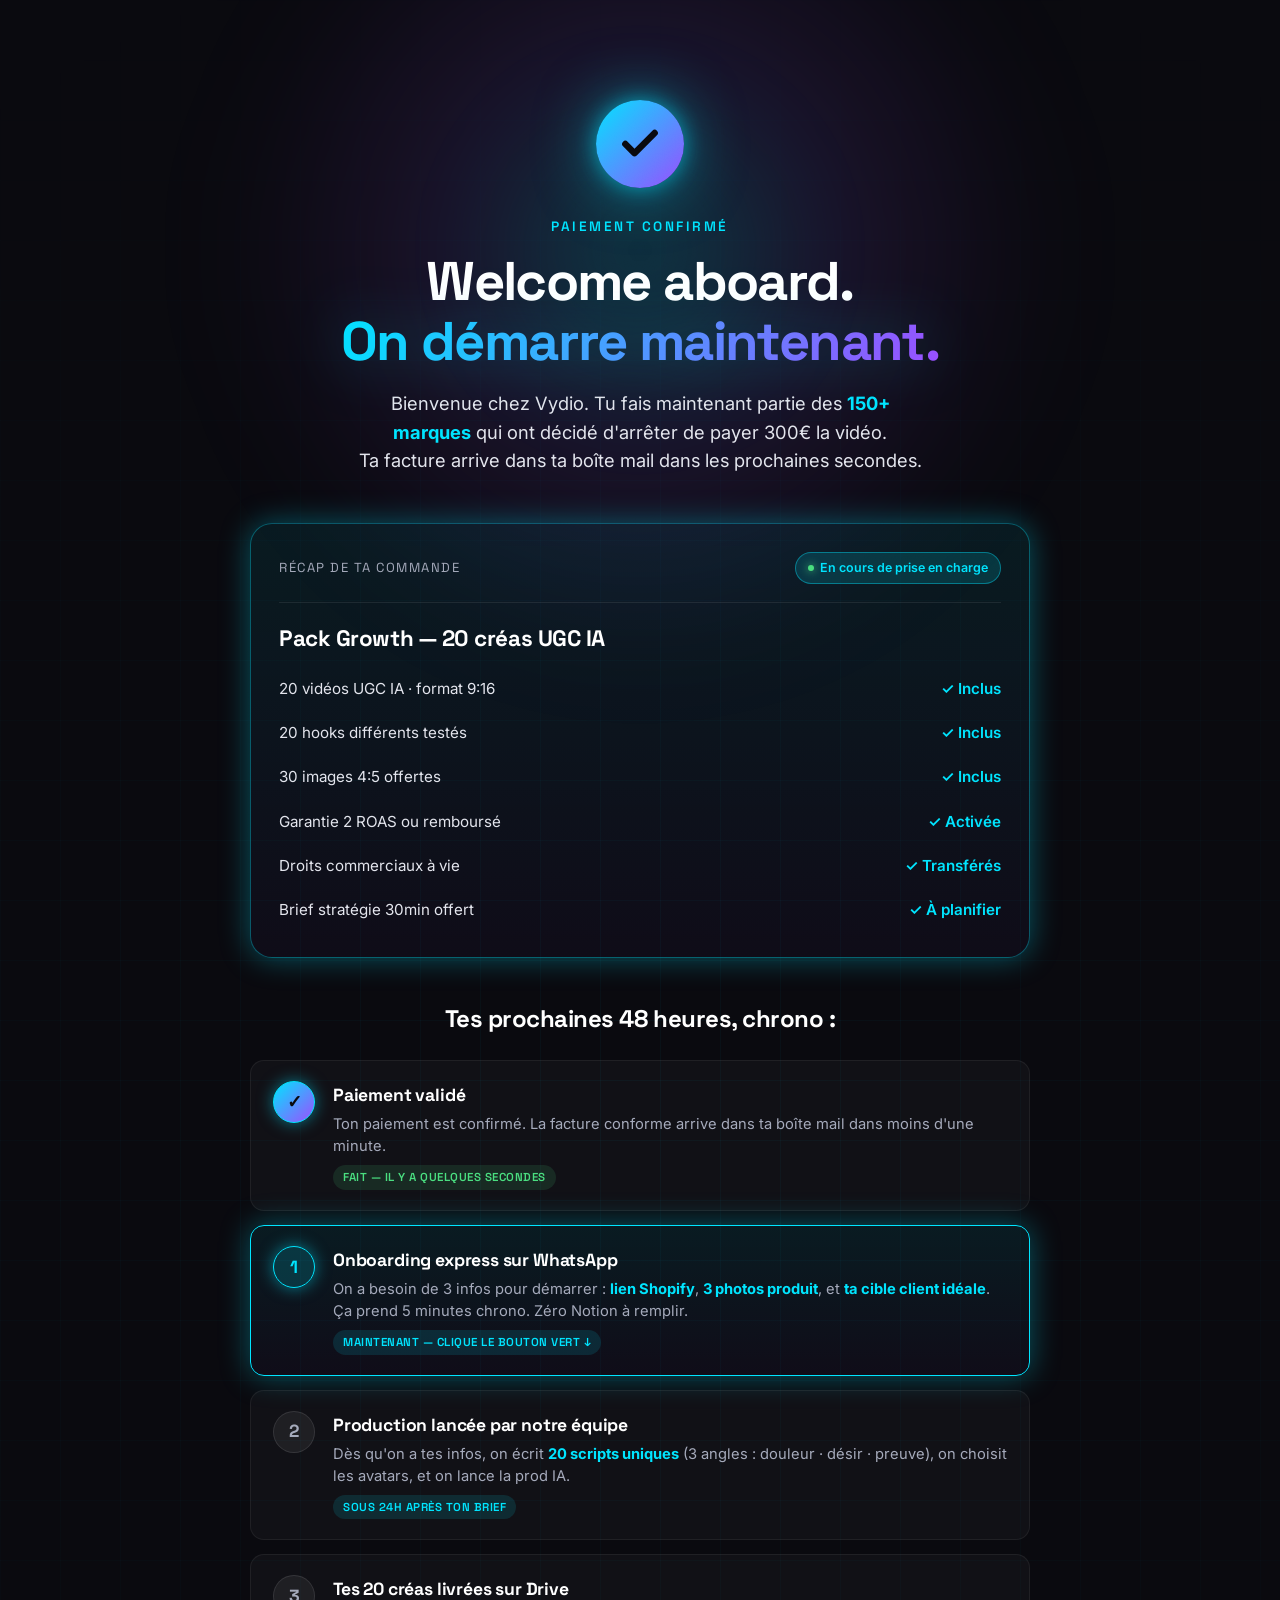
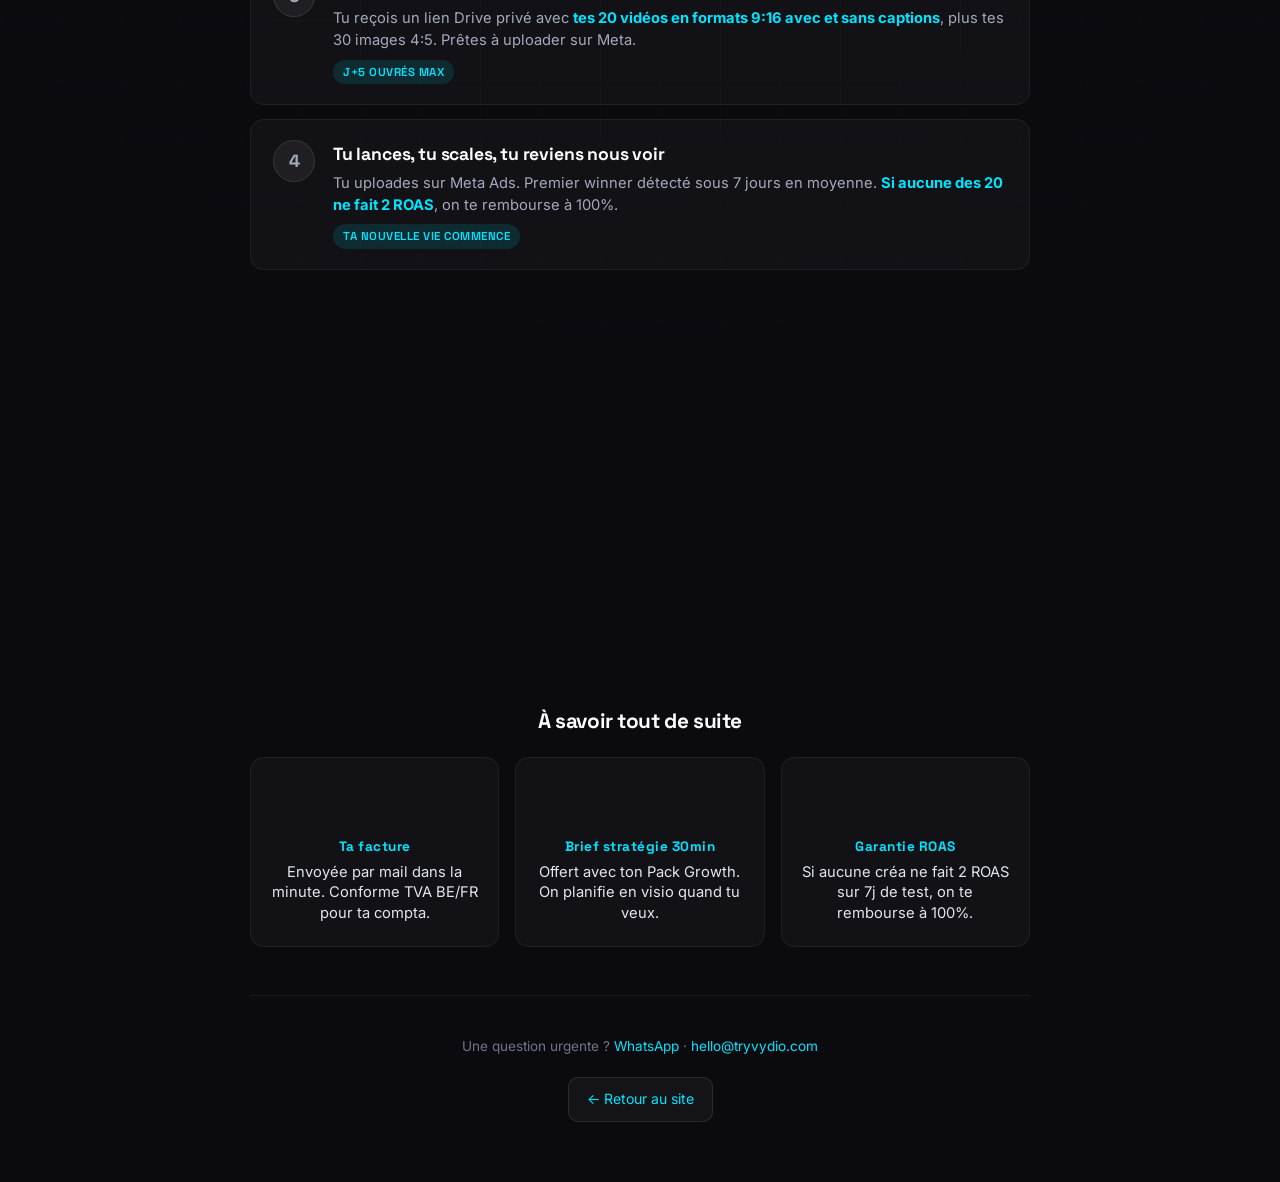
==== merci.html @ 52bbb0da "Ajout page de remerciement (merci.html) — onboarding post-paiement" ====
<!DOCTYPE html>
<html lang="fr">
<head>
  <meta charset="UTF-8" />
  <meta name="viewport" content="width=device-width, initial-scale=1.0" />
  <title>Bienvenue chez Vydio — On démarre ta production maintenant</title>
  <meta name="description" content="Ta commande est confirmée. Tes 20 créas UGC IA sont en production. Réponds à 3 questions sur WhatsApp et c'est parti." />
  <meta name="robots" content="noindex, nofollow" />
  <link rel="preconnect" href="https://fonts.googleapis.com">
  <link rel="preconnect" href="https://fonts.gstatic.com" crossorigin>
  <link href="https://fonts.googleapis.com/css2?family=Space+Grotesk:wght@500;600;700&family=Inter:wght@400;500;600;700;800&display=swap" rel="stylesheet">
  <link rel="stylesheet" href="styles.css" />
  <style>
    /* Styles spécifiques à la page de remerciement */
    .ty-page {
      min-height: 100vh;
      display: flex;
      flex-direction: column;
      padding: 100px 20px 60px;
      position: relative;
      overflow: hidden;
    }
    .ty-confetti {
      position: absolute;
      inset: 0;
      pointer-events: none;
      z-index: 0;
    }
    .ty-confetti::before {
      content: '';
      position: absolute;
      top: -200px;
      left: 50%;
      transform: translateX(-50%);
      width: 900px;
      height: 900px;
      background: radial-gradient(circle, rgba(0, 229, 255, 0.25) 0%, rgba(157, 78, 255, 0.12) 30%, transparent 65%);
      filter: blur(60px);
    }
    .ty-confetti::after {
      content: '';
      position: absolute;
      inset: 0;
      background-image:
        linear-gradient(rgba(0, 229, 255, 0.04) 1px, transparent 1px),
        linear-gradient(90deg, rgba(0, 229, 255, 0.04) 1px, transparent 1px);
      background-size: 60px 60px;
      mask-image: radial-gradient(circle at 50% 40%, black 0%, transparent 70%);
      -webkit-mask-image: radial-gradient(circle at 50% 40%, black 0%, transparent 70%);
    }
    .ty-container {
      position: relative;
      z-index: 1;
      max-width: 780px;
      margin: 0 auto;
      width: 100%;
    }
    .ty-check {
      width: 88px;
      height: 88px;
      margin: 0 auto 28px;
      display: flex;
      align-items: center;
      justify-content: center;
      background: linear-gradient(135deg, var(--cyan), var(--violet));
      border-radius: 50%;
      box-shadow: 0 0 60px rgba(0, 229, 255, 0.5), 0 0 20px var(--cyan-glow);
      animation: ty-pop 0.6s cubic-bezier(0.18, 0.89, 0.32, 1.28) both;
    }
    @keyframes ty-pop {
      0% { transform: scale(0); opacity: 0; }
      100% { transform: scale(1); opacity: 1; }
    }
    .ty-check svg {
      width: 44px;
      height: 44px;
      color: var(--bg);
      stroke-width: 3.5;
    }
    .ty-kicker {
      display: block;
      text-align: center;
      font-family: 'Space Grotesk', sans-serif;
      font-size: 0.85rem;
      text-transform: uppercase;
      letter-spacing: 2.5px;
      color: var(--cyan);
      margin-bottom: 14px;
      font-weight: 600;
    }
    .ty-title {
      font-family: 'Space Grotesk', sans-serif;
      font-size: clamp(2.2rem, 5vw, 3.4rem);
      font-weight: 700;
      letter-spacing: -0.03em;
      line-height: 1.1;
      text-align: center;
      margin-bottom: 18px;
    }
    .ty-title .grad {
      background: var(--grad-text-bold);
      -webkit-background-clip: text;
      background-clip: text;
      color: transparent;
      filter: drop-shadow(0 0 30px rgba(0, 229, 255, 0.3));
    }
    .ty-subtitle {
      text-align: center;
      color: var(--gray-100);
      font-size: 1.15rem;
      line-height: 1.55;
      max-width: 580px;
      margin: 0 auto 48px;
    }
    .ty-subtitle b { color: var(--cyan); }

    /* Carte récap de commande */
    .ty-order {
      background: linear-gradient(180deg, rgba(0, 229, 255, 0.08), rgba(157, 78, 255, 0.04));
      border: 1px solid rgba(0, 229, 255, 0.35);
      border-radius: var(--radius-lg);
      padding: 28px;
      margin-bottom: 48px;
      box-shadow: var(--shadow-glow);
    }
    .ty-order__head {
      display: flex;
      align-items: center;
      justify-content: space-between;
      margin-bottom: 18px;
      padding-bottom: 18px;
      border-bottom: 1px solid rgba(255, 255, 255, 0.08);
    }
    .ty-order__label {
      font-family: 'Space Grotesk', sans-serif;
      font-size: 0.82rem;
      color: var(--gray-300);
      text-transform: uppercase;
      letter-spacing: 1.5px;
    }
    .ty-order__badge {
      font-size: 0.78rem;
      padding: 5px 12px;
      background: rgba(0, 229, 255, 0.15);
      color: var(--cyan);
      border: 1px solid rgba(0, 229, 255, 0.4);
      border-radius: 999px;
      font-weight: 600;
      display: inline-flex;
      align-items: center;
      gap: 6px;
    }
    .ty-order__badge::before {
      content: '';
      width: 6px;
      height: 6px;
      background: #4ade80;
      border-radius: 50%;
      box-shadow: 0 0 8px #4ade80;
      animation: wa-online-pulse 2s ease-in-out infinite;
    }
    .ty-order__name {
      font-family: 'Space Grotesk', sans-serif;
      font-size: 1.4rem;
      font-weight: 700;
      letter-spacing: -0.02em;
      margin-bottom: 14px;
    }
    .ty-order__rows {
      display: flex;
      flex-direction: column;
      gap: 8px;
    }
    .ty-order__row {
      display: flex;
      justify-content: space-between;
      align-items: center;
      font-size: 0.95rem;
      color: var(--gray-100);
      padding: 6px 0;
    }
    .ty-order__row span:last-child {
      color: var(--cyan);
      font-weight: 600;
    }

    /* Bloc steps */
    .ty-steps {
      margin-bottom: 48px;
    }
    .ty-steps__title {
      text-align: center;
      font-family: 'Space Grotesk', sans-serif;
      font-size: 1.5rem;
      font-weight: 700;
      letter-spacing: -0.02em;
      margin-bottom: 28px;
    }
    .ty-step {
      display: flex;
      align-items: flex-start;
      gap: 18px;
      padding: 20px 22px;
      background: rgba(255, 255, 255, 0.03);
      border: 1px solid rgba(255, 255, 255, 0.06);
      border-radius: var(--radius-md);
      margin-bottom: 14px;
      transition: all 0.3s;
    }
    .ty-step:hover {
      border-color: rgba(0, 229, 255, 0.3);
      background: rgba(0, 229, 255, 0.03);
    }
    .ty-step--active {
      border-color: var(--cyan);
      background: linear-gradient(180deg, rgba(0, 229, 255, 0.08), rgba(157, 78, 255, 0.04));
      box-shadow: var(--shadow-glow);
    }
    .ty-step__num {
      flex-shrink: 0;
      width: 42px;
      height: 42px;
      border-radius: 50%;
      background: rgba(255, 255, 255, 0.06);
      border: 1px solid rgba(255, 255, 255, 0.1);
      display: flex;
      align-items: center;
      justify-content: center;
      font-family: 'Space Grotesk', sans-serif;
      font-weight: 700;
      font-size: 1.1rem;
      color: var(--gray-300);
    }
    .ty-step--done .ty-step__num {
      background: linear-gradient(135deg, var(--cyan), var(--violet));
      color: var(--bg);
      border-color: var(--cyan);
      box-shadow: 0 0 16px var(--cyan-glow);
    }
    .ty-step--active .ty-step__num {
      background: rgba(0, 229, 255, 0.15);
      color: var(--cyan);
      border-color: var(--cyan);
      box-shadow: 0 0 16px var(--cyan-glow);
    }
    .ty-step__body {
      flex-grow: 1;
    }
    .ty-step__title {
      font-family: 'Space Grotesk', sans-serif;
      font-weight: 700;
      font-size: 1.1rem;
      letter-spacing: -0.01em;
      margin-bottom: 4px;
      color: var(--white);
    }
    .ty-step__desc {
      font-size: 0.92rem;
      color: var(--gray-300);
      line-height: 1.5;
    }
    .ty-step__desc b { color: var(--cyan); }
    .ty-step__tag {
      display: inline-block;
      font-size: 0.72rem;
      padding: 3px 10px;
      background: rgba(0, 229, 255, 0.12);
      color: var(--cyan);
      border-radius: 999px;
      margin-top: 8px;
      font-weight: 600;
      font-family: 'Space Grotesk', sans-serif;
      letter-spacing: 0.5px;
      text-transform: uppercase;
    }
    .ty-step__tag--done {
      background: rgba(74, 222, 128, 0.12);
      color: #4ade80;
    }

    /* CTA principal */
    .ty-cta {
      padding: 36px 30px;
      background: linear-gradient(135deg, rgba(0, 229, 255, 0.1), rgba(157, 78, 255, 0.08));
      border: 1px solid rgba(0, 229, 255, 0.4);
      border-radius: var(--radius-lg);
      text-align: center;
      box-shadow: var(--shadow-glow-strong);
      position: relative;
      overflow: hidden;
      margin-bottom: 48px;
    }
    .ty-cta::before {
      content: '';
      position: absolute;
      top: -50%; left: -50%;
      width: 200%; height: 200%;
      background: radial-gradient(circle, rgba(0, 229, 255, 0.15), transparent 60%);
      z-index: 0;
    }
    .ty-cta > * { position: relative; z-index: 1; }
    .ty-cta h2 {
      font-family: 'Space Grotesk', sans-serif;
      font-size: clamp(1.5rem, 3vw, 2rem);
      font-weight: 700;
      letter-spacing: -0.02em;
      line-height: 1.2;
      margin-bottom: 12px;
    }
    .ty-cta p {
      color: var(--gray-100);
      font-size: 1rem;
      line-height: 1.55;
      margin-bottom: 24px;
      max-width: 480px;
      margin-left: auto;
      margin-right: auto;
    }
    .ty-cta p b { color: var(--cyan); }
    .ty-cta__btn {
      display: inline-flex;
      align-items: center;
      gap: 10px;
      padding: 16px 32px;
      background: linear-gradient(135deg, #25D366, #128C7E);
      color: white;
      font-family: 'Space Grotesk', sans-serif;
      font-weight: 700;
      font-size: 1.05rem;
      border-radius: 12px;
      text-decoration: none;
      box-shadow: 0 8px 24px rgba(37, 211, 102, 0.4);
      transition: transform 0.2s, box-shadow 0.2s;
      letter-spacing: -0.01em;
    }
    .ty-cta__btn:hover {
      transform: translateY(-2px);
      box-shadow: 0 12px 32px rgba(37, 211, 102, 0.55);
    }
    .ty-cta__micro {
      margin-top: 14px;
      font-size: 0.82rem;
      color: var(--gray-500);
    }

    /* Section "à savoir" */
    .ty-info {
      margin-bottom: 48px;
    }
    .ty-info__title {
      text-align: center;
      font-family: 'Space Grotesk', sans-serif;
      font-size: 1.3rem;
      font-weight: 700;
      letter-spacing: -0.02em;
      margin-bottom: 24px;
    }
    .ty-info__grid {
      display: grid;
      grid-template-columns: repeat(3, 1fr);
      gap: 16px;
    }
    .ty-info__card {
      padding: 22px 20px;
      background: rgba(255, 255, 255, 0.03);
      border: 1px solid rgba(255, 255, 255, 0.06);
      border-radius: var(--radius-md);
      text-align: center;
      transition: all 0.3s;
    }
    .ty-info__card:hover {
      border-color: rgba(0, 229, 255, 0.3);
      transform: translateY(-3px);
    }
    .ty-info__icon {
      font-size: 1.8rem;
      margin-bottom: 10px;
      display: inline-block;
      filter: drop-shadow(0 0 10px var(--cyan-glow));
    }
    .ty-info__label {
      font-family: 'Space Grotesk', sans-serif;
      font-size: 0.85rem;
      font-weight: 700;
      color: var(--cyan);
      letter-spacing: 0.5px;
      margin-bottom: 4px;
    }
    .ty-info__value {
      font-size: 0.92rem;
      color: var(--gray-100);
      line-height: 1.4;
    }

    /* Footer simple */
    .ty-footer {
      text-align: center;
      padding-top: 40px;
      border-top: 1px solid rgba(255, 255, 255, 0.06);
      color: var(--gray-500);
      font-size: 0.85rem;
    }
    .ty-footer a {
      color: var(--cyan);
      text-decoration: none;
    }
    .ty-footer a:hover { text-decoration: underline; }
    .ty-back {
      display: inline-flex;
      align-items: center;
      gap: 6px;
      margin-top: 20px;
      padding: 10px 18px;
      background: rgba(255, 255, 255, 0.04);
      border: 1px solid rgba(255, 255, 255, 0.1);
      color: var(--gray-300);
      border-radius: 10px;
      font-size: 0.88rem;
      text-decoration: none;
      transition: all 0.2s;
    }
    .ty-back:hover {
      border-color: var(--cyan);
      color: var(--cyan);
    }

    @media (max-width: 640px) {
      .ty-page { padding: 70px 18px 50px; }
      .ty-check { width: 72px; height: 72px; }
      .ty-check svg { width: 36px; height: 36px; }
      .ty-order { padding: 22px 20px; }
      .ty-order__head { flex-direction: column; align-items: flex-start; gap: 10px; }
      .ty-step { padding: 16px 18px; gap: 14px; }
      .ty-step__num { width: 36px; height: 36px; font-size: 1rem; }
      .ty-step__title { font-size: 1rem; }
      .ty-cta { padding: 28px 22px; }
      .ty-cta__btn { padding: 14px 24px; font-size: 0.95rem; width: 100%; justify-content: center; }
      .ty-info__grid { grid-template-columns: 1fr; }
    }
  </style>
</head>
<body>
  <div class="ty-page">
    <div class="ty-confetti"></div>

    <div class="ty-container">

      <!-- ====== HEADER : Check + Titre ====== -->
      <div class="ty-check">
        <svg viewBox="0 0 24 24" fill="none" stroke="currentColor" stroke-linecap="round" stroke-linejoin="round">
          <polyline points="20 6 9 17 4 12"></polyline>
        </svg>
      </div>

      <span class="ty-kicker">Paiement confirmé</span>
      <h1 class="ty-title">Welcome aboard.<br><span class="grad">On démarre maintenant.</span></h1>
      <p class="ty-subtitle">
        Bienvenue chez Vydio. Tu fais maintenant partie des <b>150+ marques</b> qui ont décidé d'arrêter de payer 300€ la vidéo.<br>
        Ta facture arrive dans ta boîte mail dans les prochaines secondes.
      </p>

      <!-- ====== RÉCAP DE COMMANDE ====== -->
      <div class="ty-order">
        <div class="ty-order__head">
          <span class="ty-order__label">Récap de ta commande</span>
          <span class="ty-order__badge">En cours de prise en charge</span>
        </div>
        <div class="ty-order__name">Pack Growth — 20 créas UGC IA</div>
        <div class="ty-order__rows">
          <div class="ty-order__row"><span>20 vidéos UGC IA · format 9:16</span><span>✓ Inclus</span></div>
          <div class="ty-order__row"><span>20 hooks différents testés</span><span>✓ Inclus</span></div>
          <div class="ty-order__row"><span>30 images 4:5 offertes</span><span>✓ Inclus</span></div>
          <div class="ty-order__row"><span>Garantie 2 ROAS ou remboursé</span><span>✓ Activée</span></div>
          <div class="ty-order__row"><span>Droits commerciaux à vie</span><span>✓ Transférés</span></div>
          <div class="ty-order__row"><span>Brief stratégie 30min offert</span><span>✓ À planifier</span></div>
        </div>
      </div>

      <!-- ====== ÉTAPES À VENIR ====== -->
      <div class="ty-steps">
        <h2 class="ty-steps__title">Tes prochaines 48 heures, chrono :</h2>

        <div class="ty-step ty-step--done">
          <div class="ty-step__num">✓</div>
          <div class="ty-step__body">
            <div class="ty-step__title">Paiement validé</div>
            <div class="ty-step__desc">Ton paiement est confirmé. La facture conforme arrive dans ta boîte mail dans moins d'une minute.</div>
            <span class="ty-step__tag ty-step__tag--done">Fait — il y a quelques secondes</span>
          </div>
        </div>

        <div class="ty-step ty-step--active">
          <div class="ty-step__num">1</div>
          <div class="ty-step__body">
            <div class="ty-step__title">Onboarding express sur WhatsApp</div>
            <div class="ty-step__desc">On a besoin de 3 infos pour démarrer : <b>lien Shopify</b>, <b>3 photos produit</b>, et <b>ta cible client idéale</b>. <br>Ça prend 5 minutes chrono. Zéro Notion à remplir.</div>
            <span class="ty-step__tag">Maintenant — clique le bouton vert ↓</span>
          </div>
        </div>

        <div class="ty-step">
          <div class="ty-step__num">2</div>
          <div class="ty-step__body">
            <div class="ty-step__title">Production lancée par notre équipe</div>
            <div class="ty-step__desc">Dès qu'on a tes infos, on écrit <b>20 scripts uniques</b> (3 angles : douleur · désir · preuve), on choisit les avatars, et on lance la prod IA.</div>
            <span class="ty-step__tag">Sous 24h après ton brief</span>
          </div>
        </div>

        <div class="ty-step">
          <div class="ty-step__num">3</div>
          <div class="ty-step__body">
            <div class="ty-step__title">Tes 20 créas livrées sur Drive</div>
            <div class="ty-step__desc">Tu reçois un lien Drive privé avec <b>tes 20 vidéos en formats 9:16 avec et sans captions</b>, plus tes 30 images 4:5. Prêtes à uploader sur Meta.</div>
            <span class="ty-step__tag">J+5 ouvrés max</span>
          </div>
        </div>

        <div class="ty-step">
          <div class="ty-step__num">4</div>
          <div class="ty-step__body">
            <div class="ty-step__title">Tu lances, tu scales, tu reviens nous voir</div>
            <div class="ty-step__desc">Tu uploades sur Meta Ads. Premier winner détecté sous 7 jours en moyenne. <b>Si aucune des 20 ne fait 2 ROAS</b>, on te rembourse à 100%.</div>
            <span class="ty-step__tag">Ta nouvelle vie commence</span>
          </div>
        </div>
      </div>

      <!-- ====== CTA PRINCIPAL : WHATSAPP ====== -->
      <div class="ty-cta">
        <h2>Étape 1 : envoie-nous ton brief sur WhatsApp</h2>
        <p>
          Plus vite tu nous envoies ton lien Shopify, plus vite tes créas sont en prod.<br>
          On répond <b>à la seconde</b> ⚡
        </p>
        <a href="https://wa.me/32483107116?text=Hey%20!%20Je%20viens%20de%20commander%20le%20Pack%20Growth%20Vydio.%20Je%20suis%20pr%C3%AAt%20%C3%A0%20faire%20le%20brief%20de%205%20min." target="_blank" rel="noopener" class="ty-cta__btn">
          <svg viewBox="0 0 32 32" width="22" height="22" fill="currentColor">
            <path d="M27.42 4.58A15.93 15.93 0 0 0 16.05 0C7.36 0 .28 7.07.28 15.76c0 2.78.73 5.49 2.12 7.88L0 32l8.53-2.24a15.77 15.77 0 0 0 7.52 1.92h.01c8.7 0 15.78-7.07 15.78-15.76 0-4.21-1.64-8.17-4.42-11.34ZM16.06 28.66h-.01a13.13 13.13 0 0 1-6.69-1.83l-.48-.29-4.97 1.3 1.33-4.85-.31-.5a13.1 13.1 0 0 1-2.01-6.99c0-7.24 5.89-13.12 13.13-13.12 3.5 0 6.8 1.36 9.27 3.85a13 13 0 0 1 3.85 9.28c0 7.23-5.89 13.11-13.11 13.11Zm7.18-9.81c-.39-.2-2.32-1.15-2.68-1.27-.36-.13-.62-.2-.88.2-.26.39-1.01 1.27-1.24 1.53-.23.26-.45.29-.84.1-.39-.2-1.66-.61-3.16-1.95-1.17-1.04-1.96-2.32-2.19-2.71-.23-.39-.02-.6.17-.79.17-.17.39-.45.58-.68.2-.23.26-.39.39-.65.13-.26.07-.49-.03-.68-.1-.2-.88-2.12-1.21-2.91-.32-.76-.64-.66-.88-.67-.23-.01-.49-.01-.75-.01s-.68.1-1.04.49c-.36.39-1.37 1.34-1.37 3.27 0 1.92 1.4 3.78 1.6 4.04.2.26 2.76 4.22 6.69 5.92.94.4 1.67.65 2.24.83.94.3 1.79.26 2.46.16.75-.11 2.32-.95 2.65-1.86.33-.91.33-1.69.23-1.86-.1-.16-.36-.26-.75-.46Z"/>
          </svg>
          Démarrer mon brief sur WhatsApp
        </a>
        <p class="ty-cta__micro">⚡ Réponse instantanée en journée · 6j/7 · 9h-22h</p>
      </div>

      <!-- ====== À SAVOIR ====== -->
      <div class="ty-info">
        <h3 class="ty-info__title">À savoir tout de suite</h3>
        <div class="ty-info__grid">
          <div class="ty-info__card">
            <div class="ty-info__icon">📧</div>
            <div class="ty-info__label">Ta facture</div>
            <div class="ty-info__value">Envoyée par mail dans la minute. Conforme TVA BE/FR pour ta compta.</div>
          </div>
          <div class="ty-info__card">
            <div class="ty-info__icon">🗓️</div>
            <div class="ty-info__label">Brief stratégie 30min</div>
            <div class="ty-info__value">Offert avec ton Pack Growth. On planifie en visio quand tu veux.</div>
          </div>
          <div class="ty-info__card">
            <div class="ty-info__icon">🛡️</div>
            <div class="ty-info__label">Garantie ROAS</div>
            <div class="ty-info__value">Si aucune créa ne fait 2 ROAS sur 7j de test, on te rembourse à 100%.</div>
          </div>
        </div>
      </div>

      <!-- ====== FOOTER ====== -->
      <div class="ty-footer">
        <p>Une question urgente ? <a href="https://wa.me/32483107116" target="_blank" rel="noopener">WhatsApp</a> · <a href="mailto:hello@tryvydio.com">hello@tryvydio.com</a></p>
        <a href="index.html" class="ty-back">← Retour au site</a>
      </div>

    </div>
  </div>

  <script>
    // Auto-déclenchement du conversion event Meta Pixel / GA4 (sera activé quand les IDs seront connus)
    // Pour l'instant : juste console.log pour vérifier que la page charge bien
    console.log('Vydio · Page de confirmation chargée — prêt pour tracking conversion');

    // TODO quand tu auras Meta Pixel : fbq('track', 'Purchase', { value: 859.00, currency: 'EUR' });
    // TODO quand tu auras GA4 : gtag('event', 'purchase', { transaction_id: '...', value: 859.00, currency: 'EUR' });
  </script>
</body>
</html>
---- styles.css ----
/* ============================================
   LUMIO — UGC IA Landing
   Direction : Cyber Clean
   Polices : Space Grotesk (titres/logo) + Inter (corps)
   ============================================ */

:root {
  /* Couleurs cyber clean */
  --bg: #0A0A0F;
  --bg-2: #14141C;
  --bg-3: #1A1A24;
  --cyan: #00E5FF;
  --cyan-soft: #7FF3FF;
  --cyan-glow: rgba(0, 229, 255, 0.5);
  --violet: #9D4EFF;
  --violet-glow: rgba(157, 78, 255, 0.4);
  --white: #FFFFFF;
  --gray-100: #E4E6EE;
  --gray-300: #A5AABB;
  --gray-500: #6F7488;
  --gray-700: #3A3D4E;
  --whatsapp: #25d366;
  --whatsapp-dark: #128c7e;

  --grad-accent: linear-gradient(120deg, #00E5FF 0%, #9D4EFF 100%);
  --grad-text: linear-gradient(120deg, #00E5FF 0%, #7FF3FF 100%);
  --grad-text-bold: linear-gradient(120deg, #00E5FF 0%, #9D4EFF 100%);

  --shadow-sm: 0 4px 14px rgba(0, 0, 0, 0.5);
  --shadow-md: 0 14px 40px rgba(0, 0, 0, 0.6);
  --shadow-glow: 0 0 30px rgba(0, 229, 255, 0.35);
  --shadow-glow-strong: 0 0 60px rgba(0, 229, 255, 0.55);
  --shadow-glow-violet: 0 0 30px rgba(157, 78, 255, 0.4);

  --radius-sm: 10px;
  --radius-md: 14px;
  --radius-lg: 22px;

  --container: 1200px;
}

/* ============================================
   RESET & BASE
   ============================================ */
*, *::before, *::after { box-sizing: border-box; }
html { scroll-behavior: smooth; }
body {
  margin: 0;
  font-family: 'Inter', system-ui, sans-serif;
  font-size: 16px;
  line-height: 1.6;
  color: var(--white);
  background: var(--bg);
  overflow-x: hidden;
  -webkit-font-smoothing: antialiased;
  position: relative;
  /* Safe area pour iPhones avec encoche */
  padding-left: env(safe-area-inset-left);
  padding-right: env(safe-area-inset-right);
}

/* Grain léger sur tout le body */
body::before {
  content: '';
  position: fixed;
  inset: 0;
  background-image: url("data:image/svg+xml,%3Csvg xmlns='http://www.w3.org/2000/svg' width='200' height='200'%3E%3Cfilter id='n'%3E%3CfeTurbulence type='fractalNoise' baseFrequency='0.9'/%3E%3CfeColorMatrix values='0 0 0 0 0 0 0 0 0 0 0 0 0 0 0 0 0 0 0.04 0'/%3E%3C/filter%3E%3Crect width='200' height='200' filter='url(%23n)'/%3E%3C/svg%3E");
  pointer-events: none;
  z-index: 2;
  opacity: 0.6;
  mix-blend-mode: overlay;
}

h1, h2, h3, h4 {
  font-family: 'Space Grotesk', sans-serif;
  font-weight: 700;
  line-height: 1.1;
  letter-spacing: -0.02em;
  margin: 0;
  text-wrap: balance;
}
.section-sub, .hero__subtitle, p { text-wrap: pretty; }
p { margin: 0; }
a { color: inherit; text-decoration: none; }
ul { margin: 0; padding: 0; list-style: none; }
img { max-width: 100%; display: block; }

/* ============================================
   COMMON
   ============================================ */
.section-title {
  font-size: clamp(1.85rem, 4.2vw, 3rem);
  text-align: center;
  margin-bottom: 14px;
  letter-spacing: -0.03em;
  line-height: 1.15;
}
.section-sub {
  text-align: center;
  color: var(--gray-300);
  font-size: 1.1rem;
  max-width: 640px;
  margin: 0 auto 56px;
}
.section-sub b { color: var(--white); font-weight: 600; }
.section-head { margin-bottom: 60px; }

/* Kicker (étiquette au-dessus des titres de section) */
.kicker {
  display: inline-block;
  font-family: 'Space Grotesk', sans-serif;
  font-size: 0.78rem;
  text-transform: uppercase;
  letter-spacing: 2.5px;
  color: var(--cyan);
  margin-bottom: 18px;
  font-weight: 600;
  padding: 6px 14px;
  background: rgba(0, 229, 255, 0.08);
  border: 1px solid rgba(0, 229, 255, 0.25);
  border-radius: 999px;
}
.section-head { text-align: center; }

/* Phrase "muted" sous le titre principal — utilise gradient pour rester lisible */
.muted {
  background: linear-gradient(120deg, var(--gray-300) 0%, var(--gray-100) 100%);
  -webkit-background-clip: text;
  background-clip: text;
  color: transparent;
}

/* Logo inline dans le texte */
.logo-inline {
  font-family: 'Space Grotesk', sans-serif;
  font-weight: 700;
  color: var(--white);
  letter-spacing: -0.02em;
  font-style: italic;
  white-space: nowrap;
}
.logo-inline b {
  font-weight: 800;
  color: var(--cyan);
  text-shadow: 0 0 12px var(--cyan-glow);
}

/* ============================================
   AVANT / APRÈS
   ============================================ */
.before-after {
  padding: 110px 24px;
  max-width: 1100px;
  margin: 0 auto;
}
.ba__grid {
  display: grid;
  grid-template-columns: 1fr auto 1fr;
  gap: 24px;
  align-items: stretch;
}
.ba__col {
  padding: 36px 32px;
  background: rgba(255, 255, 255, 0.02);
  border: 1px solid rgba(255, 255, 255, 0.08);
  border-radius: var(--radius-lg);
  transition: all .3s;
}
.ba__col--before {
  opacity: 0.85;
}
.ba__col--before:hover {
  border-color: rgba(255, 100, 100, 0.3);
  opacity: 1;
}
.ba__col--after {
  border-color: var(--cyan);
  background: linear-gradient(180deg, rgba(0, 229, 255, 0.06), rgba(157, 78, 255, 0.03));
  box-shadow: var(--shadow-glow);
}
.ba__col--after:hover {
  box-shadow: var(--shadow-glow-strong);
}
.ba__tag {
  display: inline-block;
  font-family: 'Space Grotesk', sans-serif;
  font-weight: 600;
  font-size: 0.95rem;
  padding: 8px 16px;
  background: rgba(255, 100, 100, 0.1);
  color: #ff6b6b;
  border: 1px solid rgba(255, 100, 100, 0.25);
  border-radius: 999px;
  margin-bottom: 24px;
}
.ba__tag--win {
  background: rgba(0, 229, 255, 0.1);
  color: var(--cyan);
  border-color: rgba(0, 229, 255, 0.3);
}
.ba__tag--win b {
  background: var(--grad-text-bold);
  -webkit-background-clip: text;
  background-clip: text;
  color: transparent;
  font-style: italic;
}
.ba__list li {
  padding: 12px 0;
  border-bottom: 1px solid rgba(255, 255, 255, 0.04);
  color: var(--gray-100);
  font-size: 0.96rem;
}
.ba__list li:last-child { border-bottom: none; }
.ba__list li b { color: var(--white); font-weight: 600; }
.ba__col--after .ba__list li b { color: var(--cyan); }
.ba__arrow {
  align-self: center;
  font-family: 'Space Grotesk', sans-serif;
  font-size: 3rem;
  font-weight: 700;
  background: var(--grad-text-bold);
  -webkit-background-clip: text;
  background-clip: text;
  color: transparent;
  filter: drop-shadow(0 0 16px var(--cyan-glow));
}

/* ============================================
   POUR QUI / PAS POUR QUI
   ============================================ */
.for-who {
  padding: 110px 24px;
  max-width: var(--container);
  margin: 0 auto;
}
.for-who__grid {
  display: grid;
  grid-template-columns: 1fr 1fr;
  gap: 24px;
}
.for-who__col {
  padding: 40px 36px;
  background: rgba(255, 255, 255, 0.02);
  border: 1px solid rgba(255, 255, 255, 0.08);
  border-radius: var(--radius-lg);
}
.for-who__col--yes {
  border-color: rgba(0, 229, 255, 0.25);
  background: linear-gradient(180deg, rgba(0, 229, 255, 0.04), transparent);
}
.kicker--yes {
  background: rgba(0, 229, 255, 0.1);
  color: var(--cyan);
  border-color: rgba(0, 229, 255, 0.3);
}
.kicker--no {
  background: rgba(255, 100, 100, 0.08);
  color: #ff8a8a;
  border: 1px solid rgba(255, 100, 100, 0.25);
}
.for-who__col ul li {
  padding: 12px 0;
  border-bottom: 1px solid rgba(255, 255, 255, 0.04);
  color: var(--gray-100);
  font-size: 0.96rem;
  line-height: 1.5;
}
.for-who__col ul li:last-child { border-bottom: none; }
.for-who__col--yes ul li b { color: var(--cyan); }
.for-who__col--no { opacity: 0.85; }
.for-who__col--no ul li b { color: var(--white); }

/* ============================================
   PROBLEM — block "Why not" amélioré
   ============================================ */

/* ============================================
   BUTTONS
   ============================================ */
.btn {
  display: inline-flex;
  align-items: center;
  justify-content: center;
  gap: 8px;
  padding: 13px 24px;
  border-radius: 12px;
  font-family: 'Space Grotesk', sans-serif;
  font-weight: 600;
  font-size: 0.95rem;
  letter-spacing: -0.01em;
  cursor: pointer;
  border: none;
  transition: transform .2s ease, box-shadow .2s ease, background .2s ease;
  white-space: nowrap;
  position: relative;
}
.btn--primary {
  background: var(--cyan);
  color: var(--bg);
  box-shadow: 0 0 0 0 var(--cyan-glow), var(--shadow-sm);
  font-weight: 700;
}
.btn--primary:hover {
  transform: translateY(-2px);
  box-shadow: var(--shadow-glow-strong), var(--shadow-md);
}
.btn--ghost {
  background: rgba(255, 255, 255, 0.04);
  color: var(--white);
  border: 1px solid rgba(255, 255, 255, 0.12);
  backdrop-filter: blur(8px);
}
.btn--ghost:hover {
  background: rgba(0, 229, 255, 0.08);
  border-color: var(--cyan);
  color: var(--cyan);
}
.btn--whatsapp {
  background: linear-gradient(135deg, var(--whatsapp), var(--whatsapp-dark));
  color: white;
}
.btn--whatsapp:hover { transform: translateY(-2px); }
.btn--lg { padding: 16px 32px; font-size: 1rem; }
.btn--sm { padding: 8px 14px; font-size: 0.85rem; }
.btn--block { width: 100%; }
.btn--xl {
  padding: 18px 30px;
  font-size: 1.05rem;
  font-weight: 700;
  letter-spacing: -0.01em;
}

/* ============================================
   NAVBAR
   ============================================ */
.nav {
  position: fixed;
  top: 0; left: 0; right: 0;
  z-index: 100;
  background: rgba(10, 10, 15, 0.7);
  backdrop-filter: blur(20px);
  -webkit-backdrop-filter: blur(20px);
  border-bottom: 1px solid rgba(255, 255, 255, 0.06);
}
.nav__inner {
  max-width: var(--container);
  margin: 0 auto;
  padding: 16px 24px;
  display: flex;
  align-items: center;
  gap: 32px;
}
/* ============================================
   LOGO — "Vydio"
   ============================================ */
.nav__logo {
  font-family: 'Space Grotesk', sans-serif;
  font-weight: 700;
  font-size: 1.6rem;
  line-height: 1;
  letter-spacing: -0.04em;
  display: inline-flex;
  align-items: center;
  gap: 4px;
  color: var(--white);
  transition: filter .3s;
}
.nav__logo:hover {
  filter: drop-shadow(0 0 16px var(--cyan-glow));
}
.nav__logo .logo-name {
  font-weight: 800;
  background: linear-gradient(120deg, var(--white) 0%, var(--cyan-soft) 60%, var(--cyan) 100%);
  -webkit-background-clip: text;
  background-clip: text;
  color: transparent;
  letter-spacing: -0.04em;
  position: relative;
}
.nav__logo .logo-name::before {
  content: '';
  position: absolute;
  inset: -6px -3px;
  background: radial-gradient(ellipse, var(--cyan-glow) 0%, transparent 70%);
  filter: blur(10px);
  z-index: -1;
  opacity: 0.5;
}
.nav__logo .logo-dot {
  display: inline-block;
  width: 6px;
  height: 6px;
  background: var(--cyan);
  border-radius: 50%;
  box-shadow: 0 0 10px var(--cyan), 0 0 22px var(--cyan-glow);
  margin-left: 4px;
  margin-bottom: 2px;
  animation: pulse-glow-dot 2.6s ease-in-out infinite;
}
@keyframes pulse-glow-dot {
  0%, 100% { box-shadow: 0 0 6px var(--cyan), 0 0 14px var(--cyan-glow); }
  50% { box-shadow: 0 0 14px var(--cyan), 0 0 28px var(--cyan-glow); }
}

/* Variante footer (un peu plus grande) */
.footer__brand .nav__logo {
  font-size: 1.9rem;
}

/* Variante plus grande dans le footer */
.footer__brand .nav__logo {
  font-size: 1.5rem;
}
.nav__links {
  display: flex;
  gap: 28px;
  margin-left: auto;
}
.nav__links a {
  font-family: 'Inter', sans-serif;
  font-weight: 500;
  font-size: 0.93rem;
  color: var(--gray-300);
  transition: color .2s;
}
.nav__links a:hover { color: var(--cyan); }
.nav__cta { display: flex; gap: 12px; }
.nav__burger {
  display: none;
  background: none;
  border: none;
  cursor: pointer;
  padding: 8px;
}
.nav__burger span {
  display: block;
  width: 24px;
  height: 2px;
  background: white;
  margin: 5px 0;
  transition: .2s;
}

/* ============================================
   HERO
   ============================================ */
.hero {
  position: relative;
  padding: 150px 24px 100px;
  overflow: hidden;
}
.hero__bg-glow {
  position: absolute;
  top: -150px;
  left: 50%;
  transform: translateX(-50%);
  width: 900px;
  height: 900px;
  background: radial-gradient(circle, rgba(0, 229, 255, 0.25) 0%, rgba(157, 78, 255, 0.12) 30%, transparent 65%);
  filter: blur(60px);
  pointer-events: none;
  z-index: 0;
}
.hero::after {
  content: '';
  position: absolute;
  inset: 0;
  background-image:
    linear-gradient(rgba(0, 229, 255, 0.04) 1px, transparent 1px),
    linear-gradient(90deg, rgba(0, 229, 255, 0.04) 1px, transparent 1px);
  background-size: 60px 60px;
  mask-image: radial-gradient(circle at 50% 40%, black 0%, transparent 70%);
  -webkit-mask-image: radial-gradient(circle at 50% 40%, black 0%, transparent 70%);
  pointer-events: none;
  z-index: 0;
}
.hero__inner {
  position: relative;
  z-index: 1;
  max-width: var(--container);
  margin: 0 auto;
  display: grid;
  grid-template-columns: 1.1fr 1fr;
  grid-template-rows: auto;
  grid-template-areas:
    "badge right"
    "head  right"
    "body  right";
  column-gap: 60px;
  row-gap: 0;
  align-items: center;
}
.hero__badge { grid-area: badge; align-self: end; }
.hero__head  { grid-area: head; }
.hero__body  { grid-area: body; }
.hero__right { grid-area: right; align-self: center; }

/* Espacements desktop */
.hero__badge { margin-bottom: 18px; }
.hero__head  { margin-bottom: 28px; }
.trust-badge {
  display: inline-flex;
  align-items: center;
  gap: 10px;
  padding: 8px 16px;
  background: rgba(0, 229, 255, 0.06);
  border: 1px solid rgba(0, 229, 255, 0.25);
  border-radius: 999px;
  font-size: 0.88rem;
  margin-bottom: 28px;
  backdrop-filter: blur(8px);
}
.stars { color: var(--cyan); letter-spacing: 1px; }
.hero__title {
  font-size: clamp(2.5rem, 5.5vw, 5rem);
  font-weight: 700;
  margin-bottom: 26px;
  letter-spacing: -0.03em;
}
.hero__title .reveal-word {
  display: inline-block;
  opacity: 0;
  transform: translateY(20px);
  animation: reveal 0.6s ease forwards;
  margin-right: 0.4rem;
}
.hero__title .reveal-word:nth-child(1) { animation-delay: 0.1s; }
.hero__title .reveal-word:nth-child(2) { animation-delay: 0.25s; }
.hero__title .reveal-word:nth-child(3) { animation-delay: 0.4s; }
.hero__title .reveal-word:nth-child(4) { animation-delay: 0.55s; }
.hero__title .grad {
  background: var(--grad-text-bold);
  -webkit-background-clip: text;
  background-clip: text;
  color: transparent;
  filter: drop-shadow(0 0 30px rgba(0, 229, 255, 0.3));
}
@keyframes reveal {
  to { opacity: 1; transform: translateY(0); }
}
.hero__subtitle {
  font-size: 1.15rem;
  color: var(--gray-300);
  margin-bottom: 30px;
  max-width: 540px;
}
.hero__bullets {
  display: grid;
  grid-template-columns: repeat(2, 1fr);
  gap: 10px 24px;
  margin-bottom: 36px;
  max-width: 540px;
}
.hero__bullets li {
  font-size: 0.95rem;
  color: var(--gray-100);
}
.hero__ctas {
  display: flex;
  gap: 14px;
  flex-wrap: wrap;
}

/* PHONE STACK */
.hero__right { display: flex; justify-content: center; }
.phone-stack {
  position: relative;
  width: 280px;
  height: 540px;
  transform-origin: center center;
}
.phone {
  position: absolute;
  border-radius: 36px;
  border: 8px solid #1a1a26;
  background: linear-gradient(135deg, var(--bg-2), var(--bg-3));
  box-shadow: var(--shadow-md);
}
.phone--back  { width: 220px; height: 440px; top: 10px; left: -50px; transform: rotate(-8deg); opacity: 0.4; }
.phone--mid   { width: 240px; height: 480px; top: 30px; right: -40px; transform: rotate(7deg); opacity: 0.6; }
.phone--front {
  width: 280px;
  height: 540px;
  top: 0; left: 0;
  box-shadow: var(--shadow-glow-strong), var(--shadow-md);
}
.phone__screen {
  width: 100%; height: 100%;
  border-radius: 28px;
  background: linear-gradient(135deg, #001E2A 0%, #003A4A 40%, #00E5FF 100%);
  display: flex;
  flex-direction: column;
  justify-content: space-between;
  align-items: center;
  padding: 24px 20px;
  position: relative;
  overflow: hidden;
}
.phone__screen::before {
  content: '';
  position: absolute;
  top: 0; left: 50%; transform: translateX(-50%);
  width: 90px; height: 24px;
  background: #1a1a26;
  border-radius: 0 0 14px 14px;
  z-index: 3;
}
.phone__overlay {
  position: absolute;
  inset: 0;
  background: linear-gradient(180deg, rgba(10,10,15,0.2) 0%, rgba(10,10,15,0.05) 40%, rgba(10,10,15,0.7) 100%);
  z-index: 1;
}
.phone__screen .phone__play,
.phone__screen .phone__stats { position: relative; z-index: 2; }
.phone__play {
  margin: auto;
  width: 72px; height: 72px;
  background: rgba(255, 255, 255, 0.98);
  color: var(--bg);
  border-radius: 50%;
  display: flex;
  align-items: center;
  justify-content: center;
  font-size: 24px;
  padding-left: 4px;
  box-shadow: 0 8px 30px rgba(0,0,0,.4);
}
.phone__stats {
  display: flex;
  gap: 14px;
  background: rgba(10, 10, 15, 0.6);
  backdrop-filter: blur(14px);
  padding: 10px 14px;
  border-radius: 12px;
  font-size: 0.8rem;
  color: white;
  width: 100%;
  justify-content: space-around;
  border: 1px solid rgba(0, 229, 255, 0.2);
}
.phone__stats b { display: block; color: var(--cyan); font-size: 0.95rem; }

.hero__micro {
  margin-top: 18px;
  font-size: 0.82rem;
  color: var(--gray-500);
}

/* ============================================
   PROBLÈME
   ============================================ */
.problem {
  padding: 110px 24px;
  max-width: var(--container);
  margin: 0 auto;
}
.problem__inner { max-width: 1100px; margin: 0 auto; }
.problem__grid {
  display: grid;
  grid-template-columns: repeat(3, 1fr);
  gap: 22px;
  margin-top: 48px;
}
.problem__card {
  padding: 32px 28px;
  background: rgba(255, 255, 255, 0.02);
  border: 1px solid rgba(255, 255, 255, 0.07);
  border-radius: var(--radius-lg);
  transition: all .3s;
}
.problem__card:hover {
  border-color: rgba(0, 229, 255, 0.3);
  transform: translateY(-3px);
}
.problem__icon { font-size: 2.4rem; margin-bottom: 14px; }
.problem__card h3 {
  font-size: 1.2rem;
  margin-bottom: 10px;
  letter-spacing: -0.02em;
}
.problem__card p {
  color: var(--gray-300);
  font-size: 0.95rem;
}
.problem__why {
  margin-top: 56px;
  padding: 40px 36px;
  background: linear-gradient(135deg, rgba(0, 229, 255, 0.08), rgba(157, 78, 255, 0.06));
  border: 1px solid rgba(0, 229, 255, 0.3);
  border-radius: var(--radius-lg);
  display: flex;
  align-items: center;
  gap: 24px;
  flex-wrap: wrap;
  box-shadow: var(--shadow-glow);
}
.problem__why-title {
  font-family: 'Space Grotesk', sans-serif;
  font-size: clamp(1.3rem, 2.6vw, 1.8rem);
  letter-spacing: -0.02em;
  margin-bottom: 4px;
}
.problem__why-title b {
  color: var(--cyan);
  font-weight: 800;
  font-style: italic;
  text-shadow: 0 0 14px var(--cyan-glow);
}
.problem__why-sub {
  color: var(--gray-300);
  font-size: 0.95rem;
}
.why-not-tag {
  display: inline-block;
  margin-top: 6px;
  font-family: 'Space Grotesk', sans-serif;
  font-style: italic;
  font-weight: 700;
  font-size: 1.4rem;
  letter-spacing: -0.02em;
  color: var(--white);
}
.why-not-tag b {
  color: var(--cyan);
  font-weight: 800;
  text-shadow: 0 0 14px var(--cyan-glow);
}
.qmark-big {
  display: inline-block;
  font-family: 'Space Grotesk', sans-serif;
  font-size: 4rem;
  font-weight: 700;
  color: var(--cyan);
  line-height: 1;
  text-shadow: 0 0 24px var(--cyan), 0 0 48px var(--cyan-glow);
  animation: pulse-glow 2.6s ease-in-out infinite;
}

/* ============================================
   PROCESS
   ============================================ */
.process {
  padding: 110px 24px;
  max-width: var(--container);
  margin: 0 auto;
}
.process__grid {
  display: grid;
  grid-template-columns: repeat(3, 1fr);
  gap: 24px;
  position: relative;
}
.process__step {
  padding: 36px 30px;
  background: rgba(255, 255, 255, 0.02);
  border: 1px solid rgba(255, 255, 255, 0.07);
  border-radius: var(--radius-lg);
  position: relative;
  transition: all .3s;
}
.process__step:hover {
  border-color: var(--cyan);
  transform: translateY(-4px);
  box-shadow: var(--shadow-glow);
}
.process__num {
  font-family: 'Space Grotesk', sans-serif;
  font-size: 3rem;
  font-weight: 700;
  background: var(--grad-text-bold);
  -webkit-background-clip: text;
  background-clip: text;
  color: transparent;
  letter-spacing: -0.04em;
  margin-bottom: 14px;
  line-height: 1;
}
.process__step h3 {
  font-size: 1.25rem;
  margin-bottom: 10px;
  letter-spacing: -0.02em;
}
.process__step p {
  color: var(--gray-300);
  font-size: 0.95rem;
}

/* ============================================
   LOGOS + STRIP
   ============================================ */
.logos {
  padding: 60px 0;
  border-top: 1px solid rgba(255, 255, 255, 0.06);
  border-bottom: 1px solid rgba(255, 255, 255, 0.06);
  background: rgba(255, 255, 255, 0.01);
}
.logos__title {
  text-align: center;
  color: var(--gray-500);
  font-size: 0.85rem;
  text-transform: uppercase;
  letter-spacing: 2.5px;
  margin-bottom: 30px;
  font-weight: 500;
}
.marquee {
  overflow: hidden;
  margin-bottom: 44px;
  mask-image: linear-gradient(90deg, transparent, black 10%, black 90%, transparent);
  -webkit-mask-image: linear-gradient(90deg, transparent, black 10%, black 90%, transparent);
}
.marquee__track {
  display: flex;
  gap: 60px;
  animation: marquee 30s linear infinite;
  white-space: nowrap;
  font-family: 'Space Grotesk', sans-serif;
  font-weight: 600;
  font-size: 1.5rem;
  color: var(--gray-500);
  letter-spacing: 3px;
}
.marquee__track span { flex-shrink: 0; }
@keyframes marquee {
  to { transform: translateX(-50%); }
}
.strip {
  max-width: var(--container);
  margin: 0 auto;
  padding: 0 24px;
  display: grid;
  grid-template-columns: repeat(6, 1fr);
  gap: 14px;
}
.strip > div {
  text-align: center;
  padding: 18px 14px;
  background: rgba(255, 255, 255, 0.03);
  border-radius: var(--radius-md);
  border: 1px solid rgba(0, 229, 255, 0.12);
  transition: border-color .2s, transform .2s;
}
.strip > div:hover {
  border-color: rgba(0, 229, 255, 0.4);
  transform: translateY(-2px);
}
.strip b {
  display: block;
  font-family: 'Space Grotesk', sans-serif;
  font-size: 1.6rem;
  background: var(--grad-text);
  -webkit-background-clip: text;
  background-clip: text;
  color: transparent;
  font-weight: 700;
}
.strip span {
  font-size: 0.82rem;
  color: var(--gray-300);
}

/* ============================================
   STATS
   ============================================ */
.stats { padding: 110px 24px; max-width: var(--container); margin: 0 auto; }
.stats__grid {
  display: grid;
  grid-template-columns: repeat(3, 1fr);
  gap: 24px;
}
.stat-card {
  text-align: center;
  padding: 52px 32px;
  background: rgba(255, 255, 255, 0.02);
  border: 1px solid rgba(255, 255, 255, 0.06);
  border-radius: var(--radius-lg);
  transition: all .3s;
  position: relative;
  overflow: hidden;
}
.stat-card::before {
  content: '';
  position: absolute;
  inset: -1px;
  background: var(--grad-accent);
  border-radius: var(--radius-lg);
  opacity: 0;
  z-index: -1;
  transition: opacity .3s;
}
.stat-card:hover {
  transform: translateY(-6px);
  border-color: transparent;
  box-shadow: var(--shadow-glow);
}
.stat-card:hover::before { opacity: 0.4; }
.stat-card__num {
  font-family: 'Space Grotesk', sans-serif;
  font-size: clamp(2.5rem, 5vw, 4rem);
  font-weight: 700;
  background: var(--grad-text-bold);
  -webkit-background-clip: text;
  background-clip: text;
  color: transparent;
  margin-bottom: 10px;
  letter-spacing: -0.03em;
}
.stat-card__label { color: var(--gray-300); font-size: 1.05rem; }

/* ============================================
   PACKS
   ============================================ */
.packs { padding: 110px 24px; max-width: var(--container); margin: 0 auto; }
.packs__grid {
  display: grid;
  grid-template-columns: repeat(3, 1fr);
  gap: 24px;
}
.pack {
  position: relative;
  padding: 36px 28px;
  background: rgba(255, 255, 255, 0.02);
  border: 1px solid rgba(255, 255, 255, 0.08);
  border-radius: var(--radius-lg);
  display: flex;
  flex-direction: column;
  transition: all .3s;
}
.pack:hover {
  transform: translateY(-4px);
  border-color: rgba(0, 229, 255, 0.35);
  background: rgba(0, 229, 255, 0.02);
}
.pack--featured {
  border-color: var(--cyan);
  background: linear-gradient(180deg, rgba(0, 229, 255, 0.1), rgba(157, 78, 255, 0.06));
  box-shadow: var(--shadow-glow-strong), 0 20px 60px rgba(0, 229, 255, 0.15);
  transform: scale(1.06);
  border-width: 2px;
}
.pack--featured:hover {
  transform: scale(1.06) translateY(-4px);
  box-shadow: 0 0 80px rgba(0, 229, 255, 0.5), 0 20px 60px rgba(0, 229, 255, 0.2);
}
.pack--featured::before {
  content: '';
  position: absolute;
  inset: -2px;
  background: linear-gradient(135deg, var(--cyan), var(--violet), var(--cyan));
  background-size: 200% 200%;
  border-radius: var(--radius-lg);
  z-index: -1;
  opacity: 0.4;
  animation: gradient-shift 6s ease infinite;
}
@keyframes gradient-shift {
  0%, 100% { background-position: 0% 50%; }
  50% { background-position: 100% 50%; }
}
.pack__ribbon {
  position: absolute;
  top: -14px;
  left: 50%;
  transform: translateX(-50%);
  background: var(--grad-accent);
  color: white;
  padding: 6px 18px;
  border-radius: 999px;
  font-size: 0.76rem;
  font-weight: 700;
  letter-spacing: 0.5px;
  white-space: nowrap;
  font-family: 'Space Grotesk', sans-serif;
  box-shadow: 0 4px 20px var(--cyan-glow);
}
.pack__badge {
  display: inline-block;
  padding: 4px 12px;
  background: rgba(0, 229, 255, 0.1);
  color: var(--cyan);
  border: 1px solid rgba(0, 229, 255, 0.25);
  border-radius: 999px;
  font-size: 0.75rem;
  font-weight: 600;
  margin-bottom: 18px;
  align-self: flex-start;
  letter-spacing: 0.3px;
}
.pack__name {
  font-size: 1.55rem;
  margin-bottom: 12px;
}
.pack__price {
  margin-bottom: 26px;
  padding-bottom: 24px;
  border-bottom: 1px solid rgba(255, 255, 255, 0.06);
}
.pack__price b {
  font-family: 'Space Grotesk', sans-serif;
  font-size: 2.7rem;
  font-weight: 700;
  letter-spacing: -0.03em;
}
.pack__price span {
  display: block;
  color: var(--gray-300);
  font-size: 0.88rem;
  margin-top: 6px;
  line-height: 1.5;
}
.pack__features {
  margin-bottom: 24px;
  flex-grow: 1;
}
.pack__features li {
  padding: 9px 0;
  padding-left: 28px;
  position: relative;
  font-size: 0.95rem;
  color: var(--gray-100);
}
.pack__features li::before {
  content: '';
  position: absolute;
  left: 0;
  top: 14px;
  width: 16px; height: 16px;
  background: var(--grad-accent);
  border-radius: 50%;
  box-shadow: 0 0 8px var(--cyan-glow);
}
.pack__features li::after {
  content: '✓';
  position: absolute;
  left: 3px;
  top: 11px;
  color: var(--bg);
  font-weight: 800;
  font-size: 0.7rem;
}
.pack__value {
  font-size: 0.82rem;
  color: var(--gray-500);
  margin-bottom: 22px;
  padding: 12px;
  background: rgba(255, 255, 255, 0.02);
  border: 1px solid rgba(255, 255, 255, 0.05);
  border-radius: var(--radius-sm);
  text-align: center;
}
.pack__value s { color: var(--gray-700); }
.pack__value b { color: var(--cyan); }
.pack__micro {
  text-align: center;
  margin-top: 12px;
  font-size: 0.78rem;
  color: var(--gray-500);
}
.pack__line {
  font-size: 0.92rem;
  color: var(--gray-300);
  margin-bottom: 22px;
  font-style: italic;
  line-height: 1.5;
  min-height: 50px;
}
.pack__line em { color: var(--cyan); font-style: normal; font-weight: 600; }

/* ========== PACKS MUTED (Starter + Scale) ========== */
/* Packs secondaires : moins voyants mais TOUJOURS lisibles */
.pack--muted {
  opacity: 0.92;
  transition: all .35s;
  background: rgba(255, 255, 255, 0.015);
  border-color: rgba(255, 255, 255, 0.06);
}
.pack--muted:hover {
  opacity: 1;
  border-color: rgba(255, 255, 255, 0.12);
}
.pack--muted .pack__name { color: var(--gray-100); }
.pack--muted .pack__price b { color: var(--gray-100); }
.pack--muted .pack__features li::before {
  background: rgba(255, 255, 255, 0.15);
  box-shadow: none;
}
.pack--muted .pack__features li::after { color: var(--gray-100); }
.pack--muted .pack__features li { color: var(--gray-300); }
.pack__badge--muted {
  background: rgba(255, 255, 255, 0.06);
  color: var(--gray-300);
  border-color: rgba(255, 255, 255, 0.12);
}

/* Features manquantes : barré mais lisible */
.pack__missing {
  color: var(--gray-500) !important;
  opacity: 1 !important;
  padding-left: 28px !important;
}
.pack__missing::before {
  display: none !important;
}
.pack__missing::after {
  content: '' !important;
}
.pack--muted .pack__missing::before,
.pack--muted .pack__missing::after { display: none !important; }

/* ========== PACK GROWTH AMPLIFIÉ ========== */
.pack--featured {
  position: relative;
  z-index: 2;
}
.pack__value--strong {
  background: linear-gradient(135deg, rgba(0, 229, 255, 0.12), rgba(157, 78, 255, 0.08));
  border: 1px solid rgba(0, 229, 255, 0.35);
  color: var(--white);
  font-weight: 500;
  padding: 14px 16px !important;
  display: flex;
  flex-direction: column;
  gap: 4px;
  text-align: center;
}
.pack__value--strong .pv__line {
  font-size: 0.9rem;
  color: var(--gray-100);
  line-height: 1.4;
}
.pack__value--strong .pv__line s {
  color: var(--gray-500);
  font-weight: 500;
}
.pack__value--strong .pv__strike {
  color: #ff6b6b !important;
  font-weight: 700;
  text-decoration-color: #ff6b6b;
  text-decoration-thickness: 2px;
}
.pack__value--strong .pv__line--save {
  font-family: 'Space Grotesk', sans-serif;
  font-size: 1.05rem;
  font-weight: 600;
  color: var(--white);
}
.pack__value--strong .pv__line--save b {
  color: var(--cyan);
  font-weight: 800;
  text-shadow: 0 0 12px var(--cyan-glow);
}
.price-per-video {
  color: var(--cyan);
  font-weight: 700;
}

/* Urgence / scarcité dans Growth */
.pack__urgency {
  margin-top: 16px;
  padding: 12px 14px;
  background: rgba(255, 138, 80, 0.08);
  border: 1px solid rgba(255, 138, 80, 0.25);
  border-radius: 10px;
  font-size: 0.82rem;
  color: var(--gray-100);
  display: flex;
  align-items: center;
  gap: 10px;
  line-height: 1.4;
}
.pack__urgency b { color: #ffa86b; font-weight: 700; }
.pulse-dot {
  display: inline-block;
  width: 8px;
  height: 8px;
  background: #ffa86b;
  border-radius: 50%;
  flex-shrink: 0;
  animation: pulse-orange 1.6s ease-in-out infinite;
  box-shadow: 0 0 8px #ffa86b;
}
@keyframes pulse-orange {
  0%, 100% { box-shadow: 0 0 6px #ffa86b; opacity: 1; }
  50% { box-shadow: 0 0 16px #ffa86b, 0 0 28px rgba(255, 138, 80, 0.4); opacity: 0.85; }
}

/* ============================================
   COMPARATIF
   ============================================ */
.compare { padding: 110px 24px; max-width: 900px; margin: 0 auto; }
.compare__table {
  margin-top: 48px;
  border-radius: var(--radius-lg);
  overflow: hidden;
  border: 1px solid rgba(255, 255, 255, 0.08);
  background: rgba(255, 255, 255, 0.02);
}
.compare__row {
  display: grid;
  grid-template-columns: 1.4fr 1fr 1fr;
  align-items: center;
  padding: 18px 26px;
  border-bottom: 1px solid rgba(255, 255, 255, 0.05);
}
.compare__row:last-child { border-bottom: none; }
.compare__row--head {
  background: rgba(0, 229, 255, 0.08);
  font-family: 'Space Grotesk', sans-serif;
  font-weight: 600;
  font-size: 1rem;
  border-bottom: 1px solid rgba(0, 229, 255, 0.2);
}
.compare__row--total {
  background: rgba(0, 229, 255, 0.06);
  font-weight: 700;
  font-size: 1.1rem;
  font-family: 'Space Grotesk', sans-serif;
}
.compare__us {
  color: var(--cyan);
  font-weight: 600;
}
.compare__row--head .compare__us {
  background: var(--grad-text-bold);
  -webkit-background-clip: text;
  background-clip: text;
  color: transparent;
  font-size: 1.1rem;
}
.compare__note {
  text-align: center;
  margin-top: 18px;
  font-size: 0.82rem;
  color: var(--gray-500);
  font-style: italic;
}
.compare__red {
  color: #ff6b6b;
  font-weight: 700;
  text-decoration-color: #ff6b6b;
  text-decoration-thickness: 2px;
}

/* ============================================
   GUARANTEES
   ============================================ */
.guarantees { padding: 110px 24px; max-width: var(--container); margin: 0 auto; }
.guarantees__grid {
  display: grid;
  grid-template-columns: repeat(2, 1fr);
  gap: 22px;
  margin-top: 48px;
}
.guarantee {
  padding: 34px;
  background: rgba(255, 255, 255, 0.02);
  border: 1px solid rgba(255, 255, 255, 0.08);
  border-radius: var(--radius-lg);
  transition: all .3s;
  position: relative;
}
.guarantee:hover {
  border-color: var(--cyan);
  background: rgba(0, 229, 255, 0.03);
  transform: translateY(-3px);
}
.guarantee__icon {
  font-size: 2.5rem;
  margin-bottom: 16px;
  display: inline-block;
  filter: drop-shadow(0 0 16px var(--cyan-glow));
}
.guarantee h3 { font-size: 1.3rem; margin-bottom: 8px; letter-spacing: -0.02em; }
.guarantee p { color: var(--gray-300); font-size: 0.95rem; }

/* ============================================
   RÉALISATIONS
   ============================================ */
.realisations { padding: 110px 24px; max-width: var(--container); margin: 0 auto; }
.realisations__grid {
  display: grid;
  grid-template-columns: repeat(3, 1fr);
  gap: 20px;
}
.crea {
  border-radius: var(--radius-lg);
  overflow: hidden;
  border: 1px solid rgba(255, 255, 255, 0.06);
  transition: all .3s;
  cursor: pointer;
  background: var(--bg-2);
  position: relative;
}
.crea:hover {
  transform: translateY(-4px);
  border-color: var(--cyan);
  box-shadow: var(--shadow-glow);
}
/* Texte par-dessus l'image */
.crea__info {
  position: absolute;
  bottom: 0;
  left: 0;
  right: 0;
  z-index: 3;
  padding: 60px 18px 18px;
  background: linear-gradient(180deg, transparent 0%, rgba(10, 10, 15, 0.6) 40%, rgba(10, 10, 15, 0.96) 100%);
}
.crea__video {
  aspect-ratio: 9/16;
  position: relative;
  background-color: var(--bg-2);
}
.crea__video::before {
  content: '';
  position: absolute;
  inset: 0;
  background: linear-gradient(180deg, rgba(10,10,15,0.1) 0%, rgba(10,10,15,0.0) 50%, rgba(10,10,15,0.85) 100%);
  z-index: 1;
}
.crea__video::after {
  content: '▶';
  position: absolute;
  top: 50%; left: 50%;
  transform: translate(-50%, -50%);
  width: 58px; height: 58px;
  background: rgba(255, 255, 255, 0.98);
  border-radius: 50%;
  display: flex;
  align-items: center;
  justify-content: center;
  color: var(--bg);
  font-size: 18px;
  padding-left: 3px;
  box-shadow: 0 8px 24px rgba(0,0,0,.5);
  z-index: 2;
  transition: transform .2s;
}
.crea:hover .crea__video::after {
  transform: translate(-50%, -50%) scale(1.1);
}
.crea__brand {
  font-family: 'Space Grotesk', sans-serif;
  font-weight: 700;
  letter-spacing: 1.8px;
  font-size: 0.85rem;
  display: block;
  margin-bottom: 8px;
  color: var(--cyan);
  text-shadow: 0 1px 6px rgba(0,0,0,0.8);
}
.crea__hook {
  color: var(--white);
  font-size: 0.88rem;
  font-style: italic;
  margin-bottom: 10px;
  line-height: 1.4;
  text-shadow: 0 1px 8px rgba(0,0,0,0.8);
}
.crea__stats {
  display: flex;
  gap: 10px;
  font-size: 0.78rem;
  color: var(--cyan);
  font-weight: 700;
  flex-wrap: wrap;
  text-shadow: 0 1px 4px rgba(0,0,0,0.8);
}

/* ============================================
   TESTIMONIALS
   ============================================ */
.testimonials {
  padding: 110px 24px;
  max-width: var(--container);
  margin: 0 auto;
}
.testimonials__grid {
  display: grid;
  grid-template-columns: repeat(3, 1fr);
  gap: 22px;
}
.testimonial {
  padding: 30px;
  background: rgba(255, 255, 255, 0.02);
  border: 1px solid rgba(255, 255, 255, 0.07);
  border-radius: var(--radius-lg);
  transition: all .3s;
  display: flex;
  flex-direction: column;
}
.testimonial:hover {
  border-color: rgba(0, 229, 255, 0.3);
  transform: translateY(-3px);
}
.testimonial__stars {
  color: var(--cyan);
  font-size: 1rem;
  letter-spacing: 2px;
  margin-bottom: 14px;
}
.testimonial__text {
  font-size: 0.98rem;
  color: var(--gray-100);
  line-height: 1.55;
  margin-bottom: 24px;
  flex-grow: 1;
}
.testimonial__author {
  display: flex;
  align-items: center;
  gap: 12px;
}
.testimonial__avatar {
  width: 48px; height: 48px;
  border-radius: 50%;
  flex-shrink: 0;
  object-fit: cover;
  border: 2px solid var(--cyan);
  box-shadow: 0 0 16px var(--cyan-glow);
}
.testimonial__author strong {
  display: block;
  font-family: 'Space Grotesk', sans-serif;
  font-size: 0.95rem;
  letter-spacing: -0.01em;
}
.testimonial__author span {
  display: block;
  font-size: 0.82rem;
  color: var(--gray-500);
}

/* ============================================
   FAQ
   ============================================ */
.faq { padding: 110px 24px; max-width: 800px; margin: 0 auto; }
.faq__list { margin-top: 40px; display: flex; flex-direction: column; gap: 12px; }
.faq__item {
  background: rgba(255, 255, 255, 0.02);
  border: 1px solid rgba(255, 255, 255, 0.06);
  border-radius: var(--radius-md);
  padding: 22px 26px;
  transition: border-color .2s, background .2s;
}
.faq__item:hover { border-color: rgba(0, 229, 255, 0.2); }
.faq__item[open] {
  border-color: var(--cyan);
  background: rgba(0, 229, 255, 0.03);
}
.faq__item summary {
  cursor: pointer;
  font-family: 'Space Grotesk', sans-serif;
  font-weight: 600;
  font-size: 1.05rem;
  list-style: none;
  display: flex;
  justify-content: space-between;
  align-items: center;
  letter-spacing: -0.01em;
}
.faq__item summary::-webkit-details-marker { display: none; }
.faq__item summary::after {
  content: '+';
  font-size: 1.6rem;
  color: var(--cyan);
  transition: transform .2s;
  font-family: 'Inter', sans-serif;
  font-weight: 300;
  line-height: 1;
}
.faq__item[open] summary::after { content: '−'; }
.faq__item p {
  margin-top: 14px;
  color: var(--gray-300);
  font-size: 0.95rem;
}

/* ============================================
   FINAL CTA
   ============================================ */
.final-cta {
  padding: 110px 24px;
  text-align: center;
}
.final-cta__inner {
  max-width: 740px;
  margin: 0 auto;
  padding: 64px 40px;
  background: linear-gradient(135deg, rgba(0, 229, 255, 0.1), rgba(157, 78, 255, 0.08));
  border: 1px solid rgba(0, 229, 255, 0.3);
  border-radius: var(--radius-lg);
  box-shadow: var(--shadow-glow-strong);
  position: relative;
  overflow: hidden;
}
.final-cta__inner::before {
  content: '';
  position: absolute;
  top: -50%; left: -50%;
  width: 200%; height: 200%;
  background: radial-gradient(circle, rgba(0, 229, 255, 0.15), transparent 60%);
  z-index: 0;
}
.final-cta__inner > * { position: relative; z-index: 1; }
.final-cta__kicker {
  display: inline-block;
  font-size: 0.85rem;
  text-transform: uppercase;
  letter-spacing: 2px;
  color: var(--cyan);
  margin-bottom: 16px;
  font-family: 'Space Grotesk', sans-serif;
  font-weight: 600;
}
.final-cta h2 {
  font-size: clamp(2rem, 4.5vw, 3.5rem);
  color: white;
  margin-bottom: 20px;
  letter-spacing: -0.03em;
}
.final-cta h2 .grad-text {
  background: var(--grad-text-bold);
  -webkit-background-clip: text;
  background-clip: text;
  color: transparent;
  filter: drop-shadow(0 0 30px var(--cyan-glow));
}
.final-cta p {
  color: var(--gray-100);
  font-size: 1.1rem;
  margin-bottom: 30px;
  line-height: 1.55;
}
.final-cta__micro {
  margin-top: 20px !important;
  font-size: 0.82rem !important;
  color: var(--gray-500) !important;
}

/* ============================================
   FOOTER
   ============================================ */
.footer {
  background: var(--bg-2);
  padding: 64px 24px 24px;
  border-top: 1px solid rgba(255, 255, 255, 0.06);
}
.footer__inner {
  max-width: var(--container);
  margin: 0 auto;
  display: grid;
  grid-template-columns: 2fr 1fr 1fr 1fr;
  gap: 40px;
  margin-bottom: 40px;
}
.footer__brand p {
  color: var(--gray-300);
  font-size: 0.9rem;
  margin-top: 14px;
  max-width: 280px;
}
.footer__by {
  margin-top: 10px !important;
  font-size: 0.8rem !important;
  color: var(--gray-500) !important;
}
.footer__by a { color: var(--cyan); }
.footer__by a:hover { text-decoration: underline; }
.footer__col h4 {
  font-size: 0.95rem;
  margin-bottom: 16px;
  color: var(--cyan);
  font-family: 'Space Grotesk', sans-serif;
}
.footer__col a {
  display: block;
  padding: 4px 0;
  font-size: 0.9rem;
  color: var(--gray-300);
  transition: color .2s;
}
.footer__col a:hover { color: white; }
.footer__bottom {
  text-align: center;
  padding-top: 24px;
  border-top: 1px solid rgba(255, 255, 255, 0.06);
  color: var(--gray-500);
  font-size: 0.85rem;
}

/* ============================================
   STICKY BAR
   ============================================ */
.sticky-bar {
  position: fixed;
  bottom: 0; left: 0; right: 0;
  z-index: 90;
  background: rgba(10, 10, 15, 0.95);
  backdrop-filter: blur(20px);
  border-top: 1px solid var(--cyan);
  box-shadow: 0 -10px 40px rgba(0, 229, 255, 0.2);
  padding: 12px 24px;
  transform: translateY(100%);
  transition: transform .3s;
}
.sticky-bar.visible { transform: translateY(0); }
.sticky-bar__inner {
  max-width: var(--container);
  margin: 0 auto;
  display: flex;
  align-items: center;
  gap: 16px;
}
.sticky-bar__text {
  font-size: 0.95rem;
  flex-grow: 1;
  color: var(--gray-100);
}
.sticky-bar__text s { color: var(--gray-500); margin-right: 4px; }
.sticky-bar__text b {
  color: var(--cyan);
  font-weight: 700;
  text-shadow: 0 0 10px var(--cyan-glow);
}
.sticky-bar__ctas { display: flex; gap: 8px; }
.sticky-bar__close {
  background: none;
  border: none;
  color: var(--gray-300);
  font-size: 1.5rem;
  cursor: pointer;
  padding: 0 8px;
}
.sticky-bar__close:hover { color: white; }

/* ============================================
   RESPONSIVE — Mobile-first polish
   ============================================ */

/* ===== TABLETTE (max-width: 1024px) ===== */
@media (max-width: 1024px) {
  .nav__inner { padding: 14px 20px; gap: 20px; }
  .nav__links { gap: 22px; }
  .hero__inner { gap: 50px; }
  .packs__grid { gap: 18px; }
  .pack--featured { transform: none; }
  .pack--featured:hover { transform: translateY(-4px); }
  .testimonials__grid { gap: 18px; }
}

/* ===== TABLETTE PORTRAIT / GROS MOBILE (max-width: 880px) ===== */
@media (max-width: 880px) {
  /* Navbar : compact */
  .nav__links { display: none; }
  .nav__cta .btn--whatsapp { display: none; }
  .nav__cta .btn--primary { padding: 10px 16px; font-size: 0.85rem; }
  .nav__burger { display: block; margin-left: auto; }
  .nav__logo { font-size: 1.1rem; }

  /* Hero mobile : 1 colonne, ordre = titre → vidéo → barre d'avis → reste */
  .hero { padding: 110px 20px 60px; }
  .hero__inner {
    grid-template-columns: 1fr;
    grid-template-areas:
      "head"
      "right"
      "badge"
      "body";
    gap: 26px;
    text-align: center;
  }
  .hero__badge { margin: 0; align-self: center; display: flex; justify-content: center; }
  .hero__head { margin-bottom: 0; display: flex; flex-direction: column; align-items: center; }
  .hero__body { display: flex; flex-direction: column; align-items: center; }
  .trust-badge { margin: 0 auto; }
  .hero__bullets {
    grid-template-columns: 1fr 1fr;
    gap: 8px 20px;
    max-width: 480px;
    text-align: left;
  }
  .hero__subtitle { max-width: 540px; }
  .hero__ctas { justify-content: center; }
  .phone-stack { transform: scale(0.78); margin: 0 auto; }

  /* Logos strip : 3 colonnes × 2 lignes (parfait sur tablette) */
  .strip { grid-template-columns: repeat(3, 1fr); gap: 12px; }

  /* Sections en colonne unique */
  .stats__grid,
  .packs__grid,
  .problem__grid,
  .process__grid,
  .testimonials__grid,
  .guarantees__grid,
  .ba__grid,
  .for-who__grid { grid-template-columns: 1fr; gap: 16px; }

  .realisations__grid { grid-template-columns: repeat(2, 1fr); gap: 14px; }

  /* Avant/Après : flèche en rotation 90° */
  .ba__arrow {
    transform: rotate(90deg);
    margin: 6px auto;
    font-size: 2.2rem;
  }

  /* Bloc "why not?" en colonne */
  .problem__why {
    flex-direction: column;
    text-align: center;
    padding: 32px 24px;
    gap: 16px;
  }

  /* Footer : 2 colonnes */
  .footer__inner { grid-template-columns: 1fr 1fr; gap: 30px; }
  .footer__brand { grid-column: 1 / -1; }
}

/* ===== MOBILE STANDARD (max-width: 640px) ===== */
@media (max-width: 640px) {
  /* Réduction des paddings de section, unifié */
  .hero { padding: 100px 18px 50px; }
  .problem,
  .before-after,
  .process,
  .packs,
  .compare,
  .guarantees,
  .realisations,
  .testimonials,
  .for-who,
  .faq,
  .stats,
  .final-cta {
    padding: 70px 18px;
  }
  .logos { padding: 40px 0; }
  .strip { padding: 0 18px; }

  /* Titres : downscale propre */
  .section-title { font-size: clamp(1.7rem, 7vw, 2.2rem); }
  .section-sub { font-size: 0.98rem; padding: 0 4px; margin-bottom: 36px; }
  .section-head { margin-bottom: 36px; }
  .kicker { font-size: 0.7rem; padding: 5px 12px; margin-bottom: 14px; }

  /* Hero adapté */
  .hero__title { font-size: clamp(2rem, 9vw, 2.8rem); line-height: 1.15; }
  .hero__subtitle { font-size: 1rem; margin-bottom: 24px; }
  .hero__bullets {
    grid-template-columns: 1fr;
    max-width: 320px;
    gap: 6px;
  }
  .hero__bullets li { font-size: 0.92rem; }
  .hero__ctas { flex-direction: column; gap: 10px; width: 100%; max-width: 340px; margin: 0 auto; }
  .hero__ctas .btn { width: 100%; }
  .hero__micro { font-size: 0.78rem; text-align: center; }
  .trust-badge {
    font-size: 0.78rem;
    padding: 6px 12px;
    text-align: center;
    flex-wrap: wrap;
    justify-content: center;
  }
  .phone-stack {
    transform: scale(0.65);
    margin: -50px auto -40px;
  }

  /* Logos marquee */
  .logos__title { font-size: 0.75rem; padding: 0 18px; }
  .marquee__track { font-size: 1.1rem; gap: 40px; }

  /* Strip stats : 2 colonnes × 3 lignes (6 cases parfaites en mobile) */
  .strip { grid-template-columns: repeat(2, 1fr); gap: 10px; }
  .strip > div { padding: 14px 8px; }
  .strip b { font-size: 1.3rem; }
  .strip span { font-size: 0.74rem; }

  /* Cards génériques : padding réduit */
  .problem__card,
  .process__step,
  .testimonial,
  .guarantee,
  .ba__col,
  .for-who__col,
  .pack,
  .stat-card {
    padding: 28px 22px;
  }

  /* Process : numéros plus petits */
  .process__num { font-size: 2.3rem; }

  /* Packs : ribbon plus petit + featured pas en scale */
  .pack__ribbon {
    font-size: 0.7rem;
    padding: 5px 14px;
    top: -12px;
  }
  .pack--featured {
    transform: none;
    order: -1; /* Growth en premier sur mobile */
    margin-bottom: 8px;
  }
  .pack--featured:hover { transform: translateY(-4px); }
  .pack--muted { opacity: 0.85; filter: saturate(0.8); }
  .pack__price b { font-size: 2.1rem; }
  .pack__name { font-size: 1.35rem; }
  .pack__line { min-height: 0; margin-bottom: 18px; font-size: 0.88rem; }
  .pack__features li { font-size: 0.9rem; padding: 7px 0 7px 26px; }
  .pack__urgency { font-size: 0.78rem; padding: 10px 12px; }
  .packs__grid { display: flex; flex-direction: column; }

  /* Comparatif : on garde 3 colonnes mais plus compact */
  .compare__table { border-radius: 14px; }
  .compare__row {
    grid-template-columns: 1.3fr 0.9fr 0.9fr;
    padding: 12px 14px;
    font-size: 0.82rem;
    gap: 8px;
  }
  .compare__row--head { font-size: 0.85rem; }
  .compare__row--total { font-size: 0.95rem; }
  .compare__row--head .compare__us { font-size: 0.95rem; }

  /* Garanties : on adoucit */
  .guarantee h3 { font-size: 1.1rem; }
  .guarantee p { font-size: 0.9rem; }
  .guarantee__icon { font-size: 2rem; }

  /* Réalisations : 1 colonne, format proche d'un vrai reel */
  .realisations__grid { grid-template-columns: 1fr; gap: 14px; }
  .crea {
    max-width: 380px;
    margin: 0 auto;
    width: 100%;
  }
  .crea__info { padding: 50px 16px 16px; }
  .crea__brand { font-size: 0.82rem; }
  .crea__hook { font-size: 0.92rem; }
  .crea__stats { font-size: 0.72rem; gap: 8px; }

  /* Testimonials */
  .testimonial__text { font-size: 0.94rem; }

  /* Avant/Après : tags plus visibles */
  .ba__tag { font-size: 0.85rem; padding: 6px 14px; margin-bottom: 18px; }
  .ba__list li { font-size: 0.92rem; padding: 10px 0; }
  .ba__arrow { font-size: 1.8rem; }

  /* Pour qui / pas pour qui */
  .for-who__col ul li { font-size: 0.92rem; padding: 10px 0; }

  /* FAQ */
  .faq__item { padding: 18px 20px; }
  .faq__item summary { font-size: 0.96rem; gap: 10px; }
  .faq__item summary::after { font-size: 1.4rem; }
  .faq__item p { font-size: 0.9rem; }

  /* Bloc why not */
  .problem__why { padding: 28px 20px; }
  .problem__why-title { font-size: 1.15rem; line-height: 1.35; }
  .problem__why-sub { font-size: 0.88rem; line-height: 1.5; margin-top: 8px; }
  .qmark-big { font-size: 2.8rem; }

  /* Pack value strong : taille mobile */
  .pack__value--strong .pv__line { font-size: 0.85rem; }
  .pack__value--strong .pv__line--save { font-size: 0.98rem; }

  /* Final CTA */
  .final-cta__inner { padding: 44px 24px; }
  .final-cta h2 { font-size: clamp(1.6rem, 7vw, 2.2rem); line-height: 1.15; }
  .final-cta p { font-size: 0.98rem; }
  .final-cta .btn--lg { width: 100%; padding: 14px 24px; font-size: 0.95rem; }

  /* Footer : 1 colonne, propre */
  .footer { padding: 50px 20px 80px; }
  .footer__inner {
    grid-template-columns: 1fr;
    gap: 30px;
    text-align: left;
  }
  .footer__brand { grid-column: auto; }
  .footer__brand p { max-width: none; }

  /* Sticky bar : optimisée pour pouce */
  .sticky-bar { padding: 10px 14px; }
  .sticky-bar__inner {
    gap: 8px;
    flex-wrap: nowrap;
  }
  .sticky-bar__text {
    font-size: 0.78rem;
    line-height: 1.3;
    flex: 1;
    min-width: 0;
  }
  .sticky-bar__desktop { display: none; }
  .sticky-bar__ctas { gap: 6px; flex-shrink: 0; }
  .sticky-bar__ctas .btn { padding: 8px 12px; font-size: 0.8rem; }
  .sticky-bar__close { font-size: 1.3rem; padding: 0 4px; }

  /* Logo qui reste lisible */
  .nav__logo { font-size: 1.05rem; gap: 4px; }
  .nav__logo .logo-dot { width: 5px; height: 5px; }

  /* Texte "ils ont remplacé" : on raccourcit */
  .logos__title .logo-inline { display: inline-block; margin-top: 4px; }
}

/* ===== PETIT MOBILE (max-width: 380px) ===== */
@media (max-width: 380px) {
  .hero__title { font-size: 1.85rem; }
  .section-title { font-size: 1.55rem; }
  .pack__price b { font-size: 1.85rem; }
  .phone-stack { transform: scale(0.55); margin: -70px auto -55px; }
  .strip b { font-size: 1.15rem; }
  .strip span { font-size: 0.7rem; }
  .compare__row { font-size: 0.76rem; padding: 10px 10px; }
  .nav__cta .btn--primary { padding: 8px 12px; font-size: 0.78rem; }
}

/* ===== ANTI DÉBORDEMENT GLOBAL (toutes tailles) ===== */
@media (max-width: 880px) {
  body { overflow-x: hidden; }
  .hero__bg-glow { width: 600px; height: 600px; top: -100px; }
  /* Bullets en check-pill, plus lisibles */
  .hero__bullets li {
    position: relative;
    padding-left: 0;
  }
}

/* ===== TOUCH-FRIENDLY (boutons et liens) ===== */
@media (hover: none) and (pointer: coarse) {
  .btn { min-height: 44px; }
  .nav__links a,
  .footer__col a { padding: 8px 0; }
  .faq__item summary { padding: 4px 0; }
}

/* ===== REDUCED MOTION (accessibilité) ===== */
@media (prefers-reduced-motion: reduce) {
  *, *::before, *::after {
    animation-duration: 0.01ms !important;
    transition-duration: 0.01ms !important;
  }
}

/* ============================================
   WHATSAPP FLOATING WIDGET (style Apeva)
   ============================================ */
.wa-widget {
  position: fixed;
  bottom: 24px;
  right: 24px;
  z-index: 95;
  display: flex;
  flex-direction: column;
  align-items: flex-end;
  gap: 14px;
  pointer-events: none;
}
.wa-widget > * { pointer-events: auto; }

/* Bouton flottant principal (FAB) */
.wa-fab {
  width: 60px;
  height: 60px;
  border-radius: 50%;
  background: linear-gradient(135deg, #25D366, #128C7E);
  color: white;
  display: flex;
  align-items: center;
  justify-content: center;
  box-shadow:
    0 8px 24px rgba(37, 211, 102, 0.4),
    0 4px 12px rgba(0, 0, 0, 0.3);
  cursor: pointer;
  transition: transform 0.2s ease, box-shadow 0.2s ease;
  position: relative;
  text-decoration: none;
}
.wa-fab::before {
  content: '';
  position: absolute;
  inset: -6px;
  border-radius: 50%;
  background: rgba(37, 211, 102, 0.35);
  z-index: -1;
  animation: wa-pulse 2s ease-out infinite;
}
@keyframes wa-pulse {
  0% { transform: scale(1); opacity: 0.7; }
  100% { transform: scale(1.6); opacity: 0; }
}
.wa-fab:hover {
  transform: scale(1.08);
  box-shadow:
    0 12px 32px rgba(37, 211, 102, 0.55),
    0 4px 16px rgba(0, 0, 0, 0.4);
}
.wa-fab svg { width: 30px; height: 30px; }

/* Bulle preview style WhatsApp */
.wa-preview {
  width: 300px;
  background: #1a1a26;
  border: 1px solid rgba(37, 211, 102, 0.3);
  border-radius: 18px;
  overflow: hidden;
  box-shadow:
    0 16px 50px rgba(0, 0, 0, 0.6),
    0 0 0 1px rgba(255, 255, 255, 0.04) inset;
  opacity: 0;
  transform: translateY(10px) scale(0.96);
  pointer-events: none !important;
  transition: opacity 0.35s ease, transform 0.35s ease;
}
.wa-preview.visible {
  opacity: 1;
  transform: translateY(0) scale(1);
  pointer-events: auto !important;
}

.wa-preview__close {
  position: absolute;
  top: 8px;
  right: 8px;
  width: 24px;
  height: 24px;
  background: rgba(255, 255, 255, 0.08);
  border: none;
  border-radius: 50%;
  color: rgba(255, 255, 255, 0.6);
  font-size: 16px;
  line-height: 1;
  cursor: pointer;
  z-index: 2;
  transition: background 0.2s, color 0.2s;
}
.wa-preview__close:hover {
  background: rgba(255, 255, 255, 0.16);
  color: white;
}

.wa-preview__header {
  display: flex;
  align-items: center;
  gap: 12px;
  padding: 16px 40px 12px 16px;
  background: linear-gradient(135deg, #25D366, #128C7E);
}
.wa-preview__avatar {
  width: 44px;
  height: 44px;
  border-radius: 50%;
  background: linear-gradient(135deg, var(--cyan), var(--violet));
  display: flex;
  align-items: center;
  justify-content: center;
  flex-shrink: 0;
  position: relative;
  font-family: 'Space Grotesk', sans-serif;
  font-weight: 800;
  font-size: 18px;
  color: var(--bg);
}
.wa-preview__avatar::before {
  content: 'V';
}
.wa-online-dot {
  position: absolute;
  bottom: 0;
  right: 0;
  width: 12px;
  height: 12px;
  background: #4ade80;
  border-radius: 50%;
  border: 2px solid #128C7E;
  animation: wa-online-pulse 2s ease-in-out infinite;
}
@keyframes wa-online-pulse {
  0%, 100% { box-shadow: 0 0 0 0 rgba(74, 222, 128, 0.7); }
  50% { box-shadow: 0 0 0 6px rgba(74, 222, 128, 0); }
}

.wa-preview__info {
  display: flex;
  flex-direction: column;
  color: white;
  min-width: 0;
}
.wa-preview__info strong {
  font-family: 'Space Grotesk', sans-serif;
  font-size: 0.95rem;
  letter-spacing: -0.01em;
}
.wa-preview__info span {
  font-size: 0.78rem;
  opacity: 0.85;
}

.wa-preview__body {
  padding: 18px 16px 14px;
  background-color: #0f1419;
  background-image: url("data:image/svg+xml,%3Csvg xmlns='http://www.w3.org/2000/svg' width='40' height='40' viewBox='0 0 40 40'%3E%3Cpath d='M0 20 L20 0 L40 20 L20 40 Z' fill='none' stroke='rgba(37,211,102,0.04)' stroke-width='1'/%3E%3C/svg%3E");
}
.wa-preview__msg {
  background: #1f2c33;
  color: #e9edef;
  padding: 10px 14px;
  border-radius: 8px 8px 8px 2px;
  font-size: 0.92rem;
  line-height: 1.45;
  max-width: 90%;
  position: relative;
  box-shadow: 0 1px 2px rgba(0,0,0,0.2);
}
.wa-preview__msg b { color: #25D366; font-weight: 700; }
.wa-preview__msg::after {
  content: '';
  position: absolute;
  bottom: 0;
  left: -6px;
  width: 0;
  height: 0;
  border-style: solid;
  border-width: 0 8px 8px 0;
  border-color: transparent #1f2c33 transparent transparent;
}

.wa-preview__cta {
  display: block;
  text-align: center;
  padding: 14px;
  background: linear-gradient(135deg, #25D366, #128C7E);
  color: white;
  font-family: 'Space Grotesk', sans-serif;
  font-weight: 600;
  font-size: 0.93rem;
  text-decoration: none;
  transition: filter 0.2s;
}
.wa-preview__cta:hover {
  filter: brightness(1.1);
}

/* Mobile : un peu plus compact, marges ajustées */
@media (max-width: 640px) {
  .wa-widget {
    bottom: 80px; /* laisse de la place pour la sticky-bar */
    right: 16px;
    gap: 10px;
  }
  .wa-fab { width: 54px; height: 54px; }
  .wa-fab svg { width: 26px; height: 26px; }
  .wa-preview { width: calc(100vw - 32px); max-width: 300px; }
}

/* Si sticky-bar visible, on remonte le widget */
.sticky-bar.visible ~ .wa-widget {
  bottom: 80px;
}
@media (max-width: 640px) {
  .sticky-bar.visible ~ .wa-widget {
    bottom: 130px;
  }
}
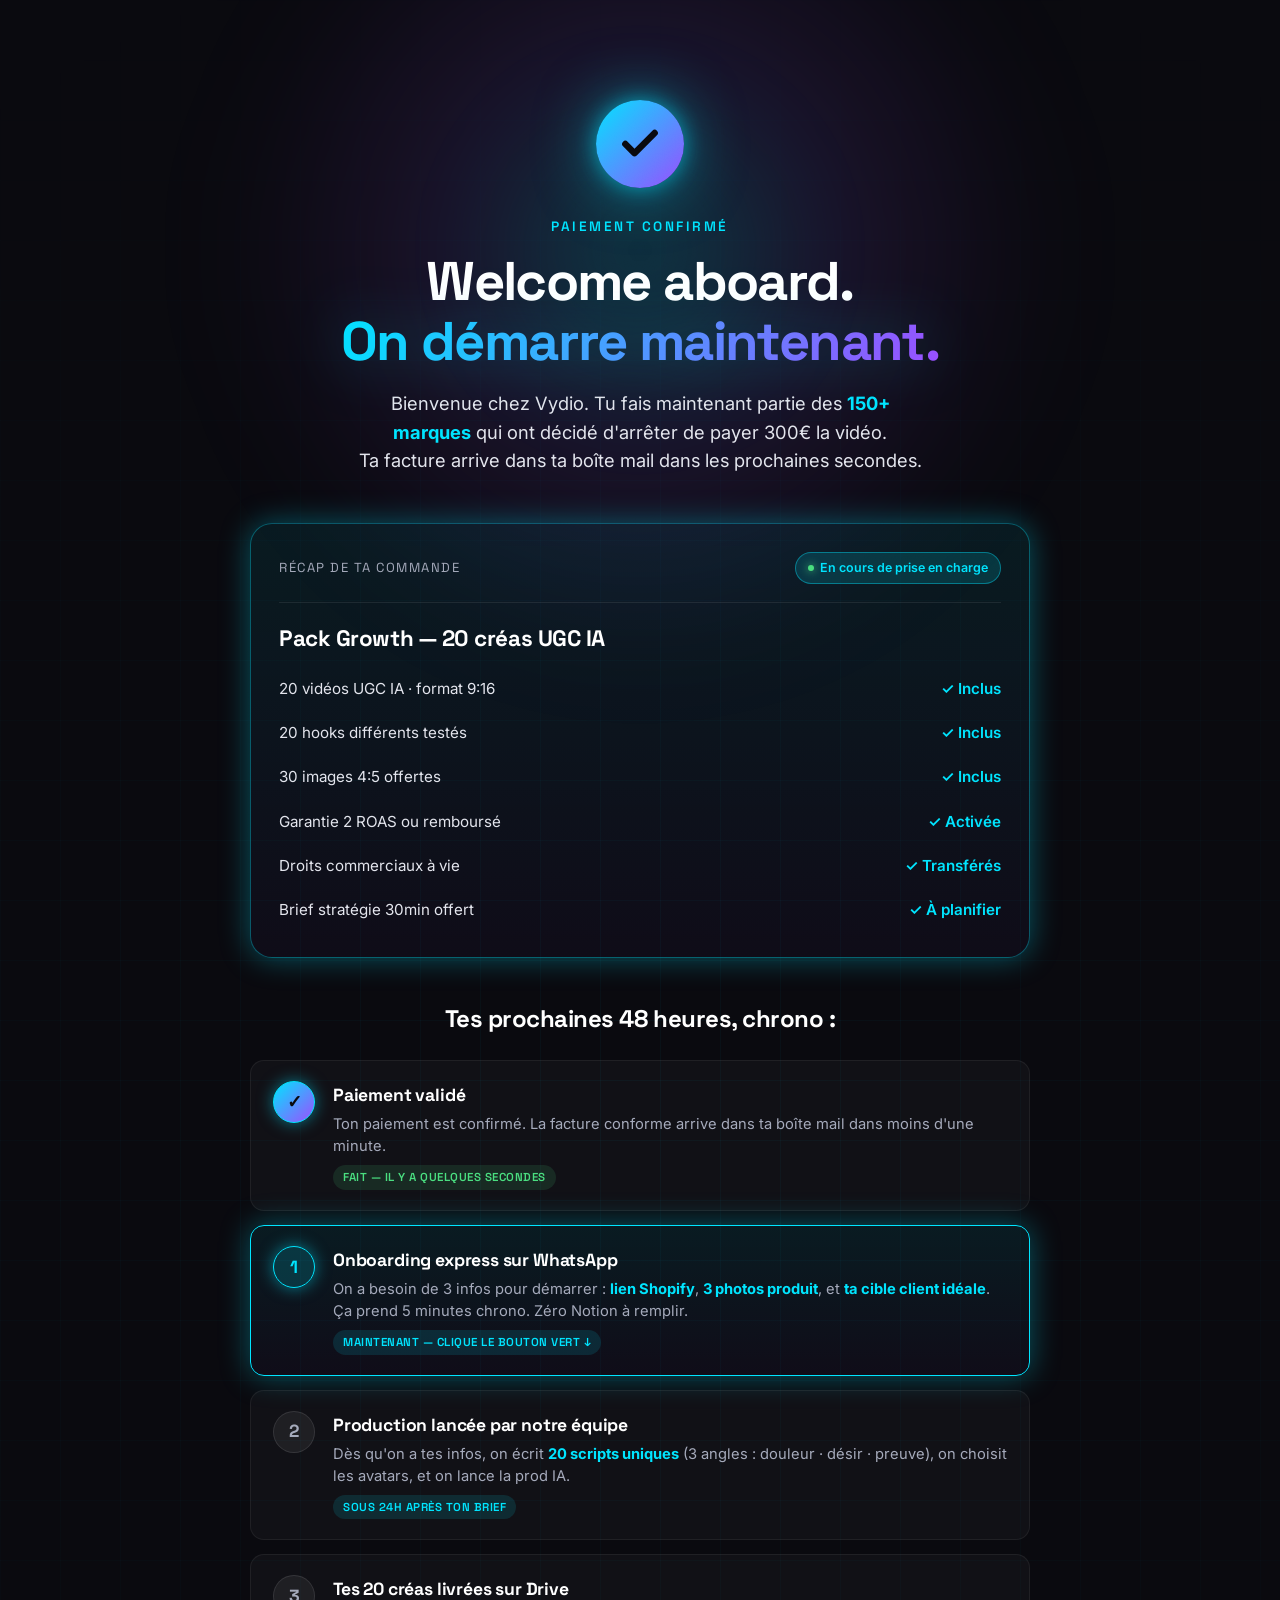
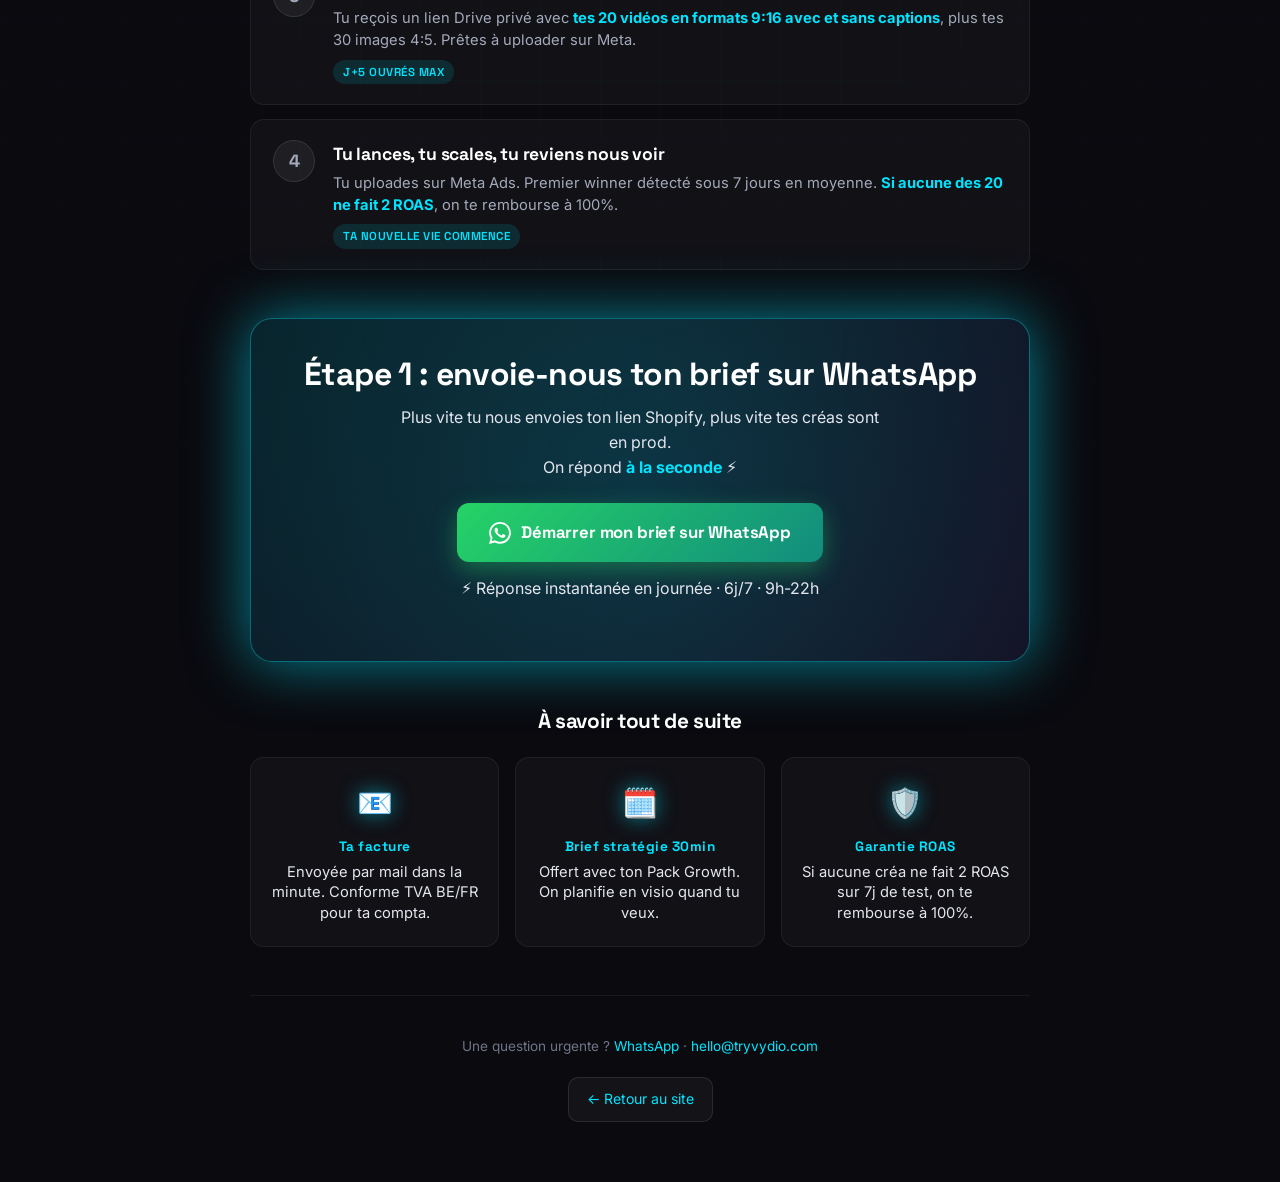
==== commit 46b210a2: "Page merci dynamique selon ?pack=starter|growth|scale + liaison des boutons" ====
--- a/merci.html
+++ b/merci.html
@@ -459,20 +459,15 @@
         Ta facture arrive dans ta boîte mail dans les prochaines secondes.
       </p>
 
-      <!-- ====== RÉCAP DE COMMANDE ====== -->
+      <!-- ====== RÉCAP DE COMMANDE (dynamique) ====== -->
       <div class="ty-order">
         <div class="ty-order__head">
           <span class="ty-order__label">Récap de ta commande</span>
           <span class="ty-order__badge">En cours de prise en charge</span>
         </div>
-        <div class="ty-order__name">Pack Growth — 20 créas UGC IA</div>
-        <div class="ty-order__rows">
-          <div class="ty-order__row"><span>20 vidéos UGC IA · format 9:16</span><span>✓ Inclus</span></div>
-          <div class="ty-order__row"><span>20 hooks différents testés</span><span>✓ Inclus</span></div>
-          <div class="ty-order__row"><span>30 images 4:5 offertes</span><span>✓ Inclus</span></div>
-          <div class="ty-order__row"><span>Garantie 2 ROAS ou remboursé</span><span>✓ Activée</span></div>
-          <div class="ty-order__row"><span>Droits commerciaux à vie</span><span>✓ Transférés</span></div>
-          <div class="ty-order__row"><span>Brief stratégie 30min offert</span><span>✓ À planifier</span></div>
+        <div class="ty-order__name" id="orderName">Pack Growth — 20 créas UGC IA</div>
+        <div class="ty-order__rows" id="orderRows">
+          <!-- Rempli par JS selon le pack -->
         </div>
       </div>
 
@@ -493,7 +488,7 @@
           <div class="ty-step__num">1</div>
           <div class="ty-step__body">
             <div class="ty-step__title">Onboarding express sur WhatsApp</div>
-            <div class="ty-step__desc">On a besoin de 3 infos pour démarrer : <b>lien Shopify</b>, <b>3 photos produit</b>, et <b>ta cible client idéale</b>. <br>Ça prend 5 minutes chrono. Zéro Notion à remplir.</div>
+            <div class="ty-step__desc" id="step1Desc">On a besoin de 3 infos pour démarrer : <b>lien Shopify</b>, <b>3 photos produit</b>, et <b>ta cible client idéale</b>.<br>Ça prend 5 minutes chrono. Zéro Notion à remplir.</div>
             <span class="ty-step__tag">Maintenant — clique le bouton vert ↓</span>
           </div>
         </div>
@@ -502,7 +497,7 @@
           <div class="ty-step__num">2</div>
           <div class="ty-step__body">
             <div class="ty-step__title">Production lancée par notre équipe</div>
-            <div class="ty-step__desc">Dès qu'on a tes infos, on écrit <b>20 scripts uniques</b> (3 angles : douleur · désir · preuve), on choisit les avatars, et on lance la prod IA.</div>
+            <div class="ty-step__desc" id="step2Desc">Dès qu'on a tes infos, on écrit <b>20 scripts uniques</b> (3 angles : douleur · désir · preuve), on choisit les avatars, et on lance la prod IA.</div>
             <span class="ty-step__tag">Sous 24h après ton brief</span>
           </div>
         </div>
@@ -510,9 +505,9 @@
         <div class="ty-step">
           <div class="ty-step__num">3</div>
           <div class="ty-step__body">
-            <div class="ty-step__title">Tes 20 créas livrées sur Drive</div>
-            <div class="ty-step__desc">Tu reçois un lien Drive privé avec <b>tes 20 vidéos en formats 9:16 avec et sans captions</b>, plus tes 30 images 4:5. Prêtes à uploader sur Meta.</div>
-            <span class="ty-step__tag">J+5 ouvrés max</span>
+            <div class="ty-step__title" id="step3Title">Tes 20 créas livrées sur Drive</div>
+            <div class="ty-step__desc" id="step3Desc">Tu reçois un lien Drive privé avec <b>tes 20 vidéos en formats 9:16 avec et sans captions</b>, plus tes 30 images 4:5. Prêtes à uploader sur Meta.</div>
+            <span class="ty-step__tag" id="step3Tag">J+5 ouvrés max</span>
           </div>
         </div>
 
@@ -520,7 +515,7 @@
           <div class="ty-step__num">4</div>
           <div class="ty-step__body">
             <div class="ty-step__title">Tu lances, tu scales, tu reviens nous voir</div>
-            <div class="ty-step__desc">Tu uploades sur Meta Ads. Premier winner détecté sous 7 jours en moyenne. <b>Si aucune des 20 ne fait 2 ROAS</b>, on te rembourse à 100%.</div>
+            <div class="ty-step__desc" id="step4Desc">Tu uploades sur Meta Ads. Premier winner détecté sous 7 jours en moyenne. <b>Si aucune des 20 ne fait 2 ROAS</b>, on te rembourse à 100%.</div>
             <span class="ty-step__tag">Ta nouvelle vie commence</span>
           </div>
         </div>
@@ -533,7 +528,7 @@
           Plus vite tu nous envoies ton lien Shopify, plus vite tes créas sont en prod.<br>
           On répond <b>à la seconde</b> ⚡
         </p>
-        <a href="https://wa.me/32483107116?text=Hey%20!%20Je%20viens%20de%20commander%20le%20Pack%20Growth%20Vydio.%20Je%20suis%20pr%C3%AAt%20%C3%A0%20faire%20le%20brief%20de%205%20min." target="_blank" rel="noopener" class="ty-cta__btn">
+        <a id="waCta" href="https://wa.me/32483107116?text=Hey%20!%20Je%20viens%20de%20commander%20le%20Pack%20Growth%20Vydio.%20Je%20suis%20pr%C3%AAt%20%C3%A0%20faire%20le%20brief%20de%205%20min." target="_blank" rel="noopener" class="ty-cta__btn">
           <svg viewBox="0 0 32 32" width="22" height="22" fill="currentColor">
             <path d="M27.42 4.58A15.93 15.93 0 0 0 16.05 0C7.36 0 .28 7.07.28 15.76c0 2.78.73 5.49 2.12 7.88L0 32l8.53-2.24a15.77 15.77 0 0 0 7.52 1.92h.01c8.7 0 15.78-7.07 15.78-15.76 0-4.21-1.64-8.17-4.42-11.34ZM16.06 28.66h-.01a13.13 13.13 0 0 1-6.69-1.83l-.48-.29-4.97 1.3 1.33-4.85-.31-.5a13.1 13.1 0 0 1-2.01-6.99c0-7.24 5.89-13.12 13.13-13.12 3.5 0 6.8 1.36 9.27 3.85a13 13 0 0 1 3.85 9.28c0 7.23-5.89 13.11-13.11 13.11Zm7.18-9.81c-.39-.2-2.32-1.15-2.68-1.27-.36-.13-.62-.2-.88.2-.26.39-1.01 1.27-1.24 1.53-.23.26-.45.29-.84.1-.39-.2-1.66-.61-3.16-1.95-1.17-1.04-1.96-2.32-2.19-2.71-.23-.39-.02-.6.17-.79.17-.17.39-.45.58-.68.2-.23.26-.39.39-.65.13-.26.07-.49-.03-.68-.1-.2-.88-2.12-1.21-2.91-.32-.76-.64-.66-.88-.67-.23-.01-.49-.01-.75-.01s-.68.1-1.04.49c-.36.39-1.37 1.34-1.37 3.27 0 1.92 1.4 3.78 1.6 4.04.2.26 2.76 4.22 6.69 5.92.94.4 1.67.65 2.24.83.94.3 1.79.26 2.46.16.75-.11 2.32-.95 2.65-1.86.33-.91.33-1.69.23-1.86-.1-.16-.36-.26-.75-.46Z"/>
           </svg>
@@ -551,15 +546,15 @@
             <div class="ty-info__label">Ta facture</div>
             <div class="ty-info__value">Envoyée par mail dans la minute. Conforme TVA BE/FR pour ta compta.</div>
           </div>
-          <div class="ty-info__card">
-            <div class="ty-info__icon">🗓️</div>
-            <div class="ty-info__label">Brief stratégie 30min</div>
-            <div class="ty-info__value">Offert avec ton Pack Growth. On planifie en visio quand tu veux.</div>
+          <div class="ty-info__card" id="infoBriefCard">
+            <div class="ty-info__icon" id="infoBriefIcon">🗓️</div>
+            <div class="ty-info__label" id="infoBriefLabel">Brief stratégie 30min</div>
+            <div class="ty-info__value" id="infoBriefValue">Offert avec ton Pack Growth. On planifie en visio quand tu veux.</div>
           </div>
-          <div class="ty-info__card">
+          <div class="ty-info__card" id="infoGuaranteeCard">
             <div class="ty-info__icon">🛡️</div>
-            <div class="ty-info__label">Garantie ROAS</div>
-            <div class="ty-info__value">Si aucune créa ne fait 2 ROAS sur 7j de test, on te rembourse à 100%.</div>
+            <div class="ty-info__label" id="infoGuaranteeLabel">Garantie ROAS</div>
+            <div class="ty-info__value" id="infoGuaranteeValue">Si aucune créa ne fait 2 ROAS sur 7j de test, on te rembourse à 100%.</div>
           </div>
         </div>
       </div>
@@ -574,12 +569,156 @@
   </div>
 
   <script>
-    // Auto-déclenchement du conversion event Meta Pixel / GA4 (sera activé quand les IDs seront connus)
-    // Pour l'instant : juste console.log pour vérifier que la page charge bien
-    console.log('Vydio · Page de confirmation chargée — prêt pour tracking conversion');
-
-    // TODO quand tu auras Meta Pixel : fbq('track', 'Purchase', { value: 859.00, currency: 'EUR' });
-    // TODO quand tu auras GA4 : gtag('event', 'purchase', { transaction_id: '...', value: 859.00, currency: 'EUR' });
+    /* ============================================
+       PAGE MERCI — Contenu dynamique selon ?pack=
+       Usage : merci.html?pack=starter | growth | scale
+       Défaut si paramètre absent : growth
+       ============================================ */
+
+    const PACKS = {
+      starter: {
+        name: 'Pack Starter — 3 créas UGC IA',
+        price: 169,
+        rows: [
+          ['3 vidéos UGC IA · format 9:16', '✓ Inclus'],
+          ['1 avatar unique par vidéo', '✓ Inclus'],
+          ['Versions avec et sans captions', '✓ Incluses'],
+          ['10 images 4:5 offertes', '✓ Inclus'],
+          ['Livraison 48h chrono', '✓ Activée'],
+          ['Droits commerciaux à vie', '✓ Transférés']
+        ],
+        // Step 1 : brief
+        step1: 'On a besoin de 3 infos pour démarrer : <b>lien Shopify</b>, <b>3 photos produit</b>, et <b>ta cible client idéale</b>.<br>Ça prend 5 minutes chrono. Zéro Notion à remplir.',
+        // Step 2 : production
+        step2: 'Dès qu\'on a tes infos, on écrit <b>3 scripts uniques</b> (3 angles : douleur · désir · preuve), on choisit l\'avatar, et on lance la prod IA.',
+        // Step 3 : livraison
+        step3Title: 'Tes 3 créas livrées sur Drive',
+        step3Desc: 'Tu reçois un lien Drive privé avec <b>tes 3 vidéos en formats 9:16 avec et sans captions</b>, plus tes 10 images 4:5. Prêtes à uploader sur Meta.',
+        step3Tag: '48h chrono',
+        // Step 4 : test
+        step4: 'Tu uploades sur Meta Ads. <b>3 créas, c\'est juste pour tester la qualité Vydio.</b> Pour vraiment trouver un winner, il faudra passer au Pack Growth (20 créas).',
+        // CTA WhatsApp
+        waMessage: 'Hey ! Je viens de commander le Pack Starter Vydio. Je suis prêt à faire le brief de 5 min.',
+        // Card info "Brief stratégie"
+        infoBrief: {
+          icon: '⚡',
+          label: 'Livraison 48h',
+          value: 'Tes 3 vidéos arrivent dans moins de 48h sur Drive privé.'
+        },
+        // Card info "Garantie"
+        infoGuarantee: {
+          label: 'Sans engagement',
+          value: 'Pack one-shot, aucun abonnement, aucun frais caché.'
+        }
+      },
+
+      growth: {
+        name: 'Pack Growth — 20 créas UGC IA',
+        price: 859,
+        rows: [
+          ['20 vidéos UGC IA · format 9:16', '✓ Inclus'],
+          ['20 hooks différents testés', '✓ Inclus'],
+          ['30 images 4:5 offertes', '✓ Inclus'],
+          ['Garantie 2 ROAS ou remboursé', '✓ Activée'],
+          ['Droits commerciaux à vie', '✓ Transférés'],
+          ['Brief stratégie 30min offert', '✓ À planifier']
+        ],
+        step1: 'On a besoin de 3 infos pour démarrer : <b>lien Shopify</b>, <b>3 photos produit</b>, et <b>ta cible client idéale</b>.<br>Ça prend 5 minutes chrono. Zéro Notion à remplir.',
+        step2: 'Dès qu\'on a tes infos, on écrit <b>20 scripts uniques</b> (3 angles : douleur · désir · preuve), on choisit les avatars, et on lance la prod IA.',
+        step3Title: 'Tes 20 créas livrées sur Drive',
+        step3Desc: 'Tu reçois un lien Drive privé avec <b>tes 20 vidéos en formats 9:16 avec et sans captions</b>, plus tes 30 images 4:5. Prêtes à uploader sur Meta.',
+        step3Tag: 'J+5 ouvrés max',
+        step4: 'Tu uploades sur Meta Ads. Premier winner détecté sous 7 jours en moyenne. <b>Si aucune des 20 ne fait 2 ROAS</b>, on te rembourse à 100%.',
+        waMessage: 'Hey ! Je viens de commander le Pack Growth Vydio. Je suis prêt à faire le brief de 5 min.',
+        infoBrief: {
+          icon: '🗓️',
+          label: 'Brief stratégie 30min',
+          value: 'Offert avec ton Pack Growth. On planifie en visio quand tu veux.'
+        },
+        infoGuarantee: {
+          label: 'Garantie ROAS',
+          value: 'Si aucune créa ne fait 2 ROAS sur 7j de test, on te rembourse à 100%.'
+        }
+      },
+
+      scale: {
+        name: 'Pack Scale — Production continue',
+        price: null, // sur devis
+        rows: [
+          ['50 à 200 vidéos/mois', '✓ Inclus'],
+          ['Production en flux continu', '✓ Activée'],
+          ['Brief créatif mensuel', '✓ Inclus'],
+          ['Account manager dédié', '✓ Assigné'],
+          ['Reporting performance hebdo', '✓ Activé'],
+          ['SLA livraison contractuel', '✓ Signé']
+        ],
+        step1: 'On planifie un call de cadrage pour valider ton volume mensuel, ton calendrier de drop, et ton account manager dédié.<br>15 minutes max.',
+        step2: 'On construit ton brief créatif mensuel : angles, hooks, avatars, planning des drops. <b>Tout est calé à l\'avance.</b>',
+        step3Title: 'Première vague de créas livrée',
+        step3Desc: 'Ton account manager te livre les premières créas selon le calendrier convenu, en flux continu. <b>Reporting hebdo</b> directement dans ton Slack/Notion.',
+        step3Tag: 'Selon SLA contractuel',
+        step4: 'Tu scales en continu. <b>Tarif dégressif jusqu\'à −40%</b> selon ton volume. On itère ensemble sur les angles qui performent le mieux.',
+        waMessage: 'Hey ! Je viens de signer le Pack Scale Vydio. On peut planifier le call de cadrage ?',
+        infoBrief: {
+          icon: '👤',
+          label: 'Account Manager dédié',
+          value: 'Tu auras un contact unique chez Vydio, disponible sur Slack et WhatsApp prioritaire.'
+        },
+        infoGuarantee: {
+          label: 'SLA contractuel',
+          value: 'Délais de livraison garantis par contrat. Pénalités si dépassement.'
+        }
+      }
+    };
+
+    // 1. Lire le paramètre URL
+    const params = new URLSearchParams(location.search);
+    const packKey = (params.get('pack') || 'growth').toLowerCase();
+    const pack = PACKS[packKey] || PACKS.growth;
+
+    // 2. Remplir le récap commande
+    document.getElementById('orderName').textContent = pack.name;
+    const rowsEl = document.getElementById('orderRows');
+    rowsEl.innerHTML = pack.rows.map(([label, value]) =>
+      `<div class="ty-order__row"><span>${label}</span><span>${value}</span></div>`
+    ).join('');
+
+    // 3. Remplir les steps
+    document.getElementById('step1Desc').innerHTML = pack.step1;
+    document.getElementById('step2Desc').innerHTML = pack.step2;
+    document.getElementById('step3Title').textContent = pack.step3Title;
+    document.getElementById('step3Desc').innerHTML = pack.step3Desc;
+    document.getElementById('step3Tag').textContent = pack.step3Tag;
+    document.getElementById('step4Desc').innerHTML = pack.step4;
+
+    // 4. Remplir le CTA WhatsApp
+    const waBaseUrl = 'https://wa.me/32483107116?text=';
+    document.getElementById('waCta').href = waBaseUrl + encodeURIComponent(pack.waMessage);
+
+    // 5. Remplir les cards "à savoir"
+    document.getElementById('infoBriefIcon').textContent = pack.infoBrief.icon;
+    document.getElementById('infoBriefLabel').textContent = pack.infoBrief.label;
+    document.getElementById('infoBriefValue').textContent = pack.infoBrief.value;
+    document.getElementById('infoGuaranteeLabel').textContent = pack.infoGuarantee.label;
+    document.getElementById('infoGuaranteeValue').textContent = pack.infoGuarantee.value;
+
+    // 6. Log pour debug + tracking conversion (à activer plus tard)
+    console.log(`Vydio · Page de confirmation chargée · Pack : ${packKey} · Montant : ${pack.price ? pack.price + '€' : 'sur devis'}`);
+
+    // TODO Meta Pixel (quand tu l'auras) :
+    // if (pack.price && typeof fbq !== 'undefined') {
+    //   fbq('track', 'Purchase', { value: pack.price, currency: 'EUR', content_name: pack.name });
+    // }
+    //
+    // TODO GA4 (quand tu l'auras) :
+    // if (pack.price && typeof gtag !== 'undefined') {
+    //   gtag('event', 'purchase', {
+    //     transaction_id: 'auto_' + Date.now(),
+    //     value: pack.price,
+    //     currency: 'EUR',
+    //     items: [{ item_name: pack.name }]
+    //   });
+    // }
   </script>
 </body>
 </html>
